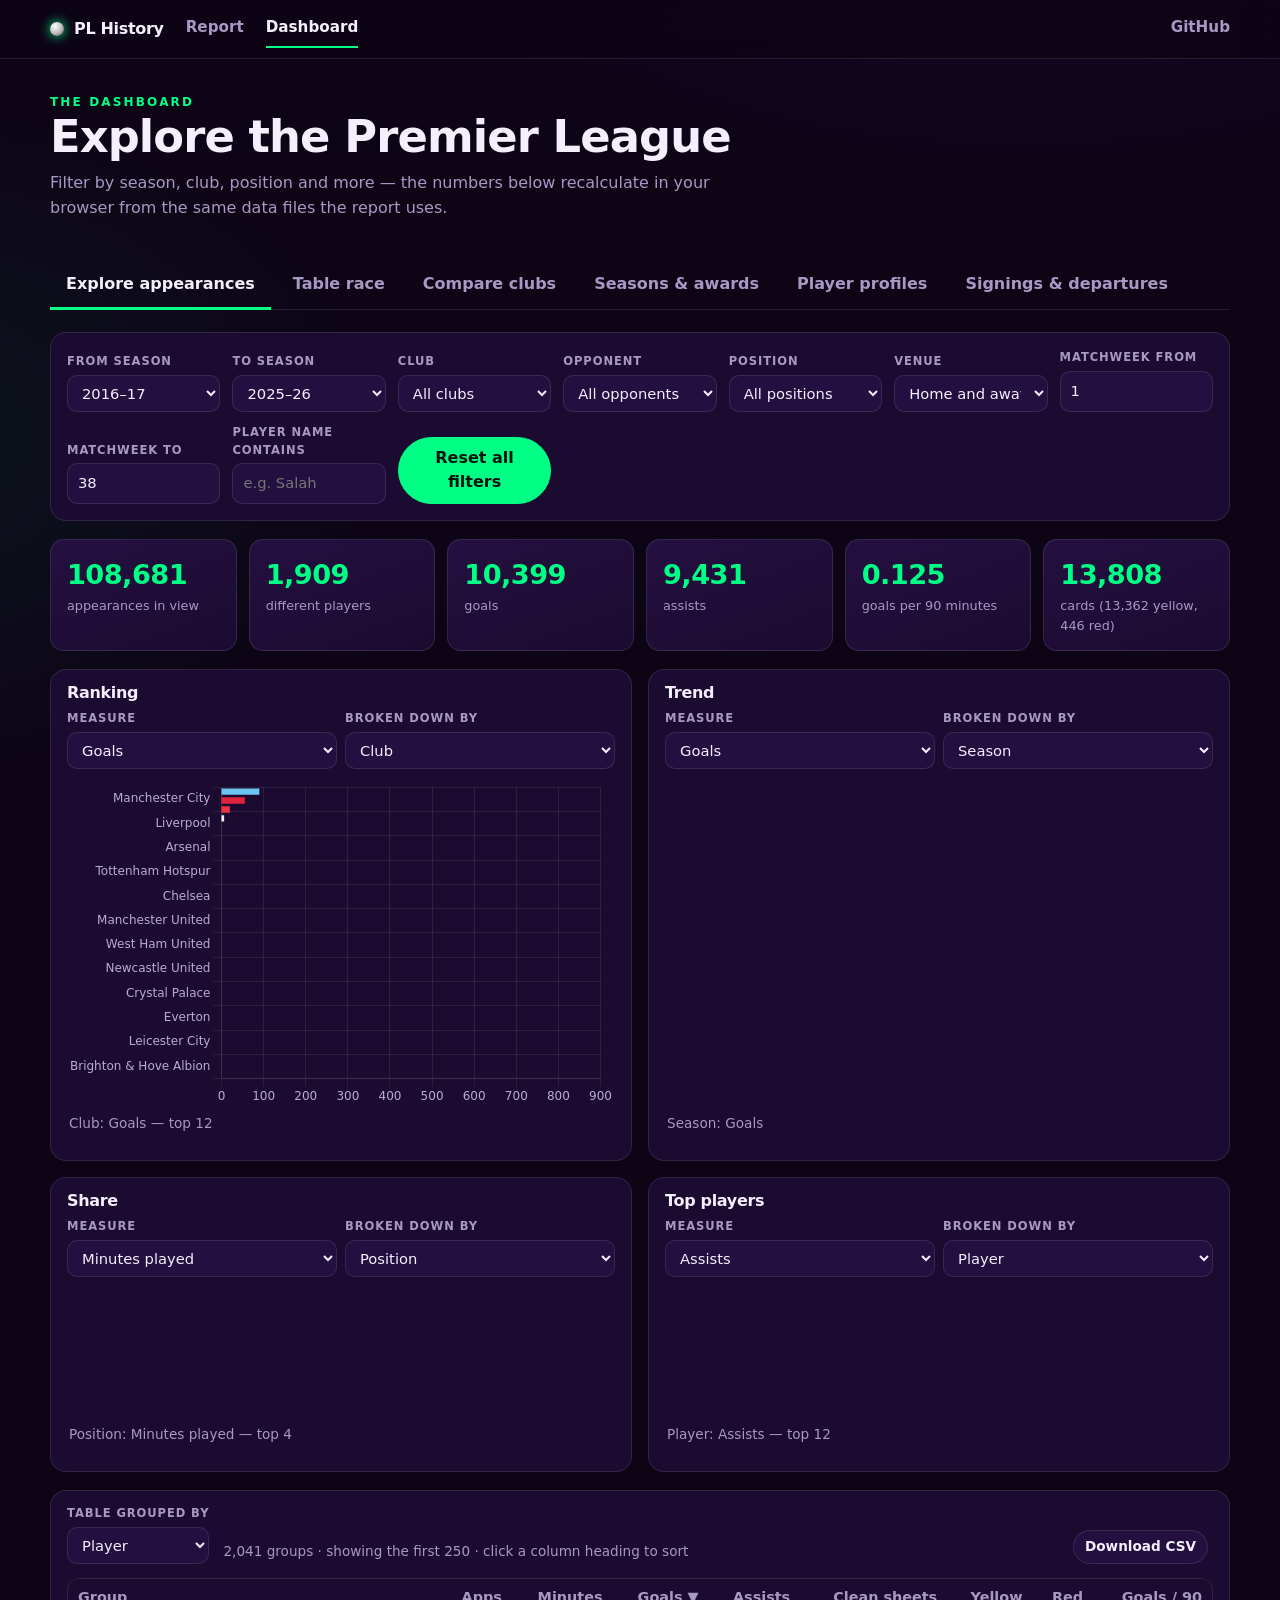
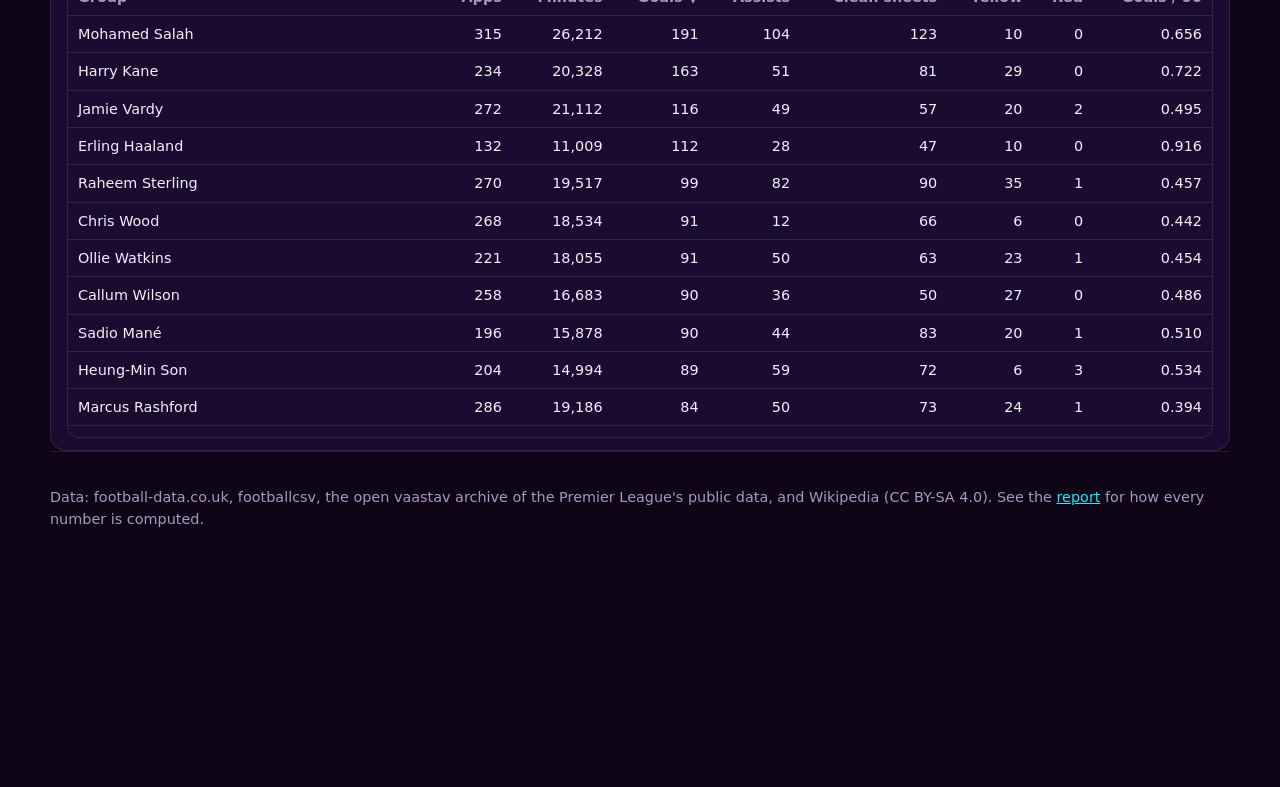
==== dashboard.html @ 7d6aa052 "Add dashboard: filters, charts with measure and breakdown switches, table, table race, club comparis" ====
<!doctype html>
<html lang="en">
<head>
  <meta charset="utf-8">
  <meta name="viewport" content="width=device-width, initial-scale=1">
  <title>Premier League Dashboard: explore 108,681 appearances</title>
  <meta name="description" content="Interactive Premier League dashboard: filter 108,681 player appearances, race the table matchweek by matchweek, compare clubs, browse player profiles, transfers and every season's awards.">
  <link rel="stylesheet" href="assets/css/style.css">
</head>
<body>
  <div id="loading" class="loading"><div><div class="eyebrow">Premier League dashboard</div><h2 id="load-text">Loading the data…</h2><div class="bar"><i id="load-bar"></i></div></div></div>
  <div id="nav"></div>
  <main class="wrap" id="app" hidden>
    <div class="dash-head">
      <div class="eyebrow">The Dashboard</div>
      <h1>Explore the Premier League</h1>
      <p class="muted" style="max-width:70ch">Filter by season, club, position and more — the numbers below recalculate in your browser from the same data files the report uses.</p>
    </div>
    <div class="tabs" role="tablist" id="tabs">
      <button class="tab" role="tab" aria-selected="true" data-tab="explore">Explore appearances</button>
      <button class="tab" role="tab" aria-selected="false" data-tab="race">Table race</button>
      <button class="tab" role="tab" aria-selected="false" data-tab="compare">Compare clubs</button>
      <button class="tab" role="tab" aria-selected="false" data-tab="seasons">Seasons &amp; awards</button>
      <button class="tab" role="tab" aria-selected="false" data-tab="players">Player profiles</button>
      <button class="tab" role="tab" aria-selected="false" data-tab="transfers">Signings &amp; departures</button>
    </div>

    <!-- ===== Explore: filters, summary numbers, four charts, table, reset ===== -->
    <section class="panel" id="panel-explore">
      <div class="filters" id="filters"></div>
      <div class="kpis" id="kpis"></div>
      <div class="grid2" id="charts"></div>
      <div class="card">
        <div class="row"><div><label for="tbl-group">Table grouped by</label><select id="tbl-group"></select></div>
          <div class="grow"><span class="note" id="tbl-note"></span></div><div><button class="btn small" id="tbl-csv" type="button">Download CSV</button></div></div>
        <div class="tablewrap"><table class="plain" id="tbl"></table></div>
      </div>
    </section>

    <section class="panel" id="panel-race" hidden></section>
    <section class="panel" id="panel-compare" hidden></section>
    <section class="panel" id="panel-seasons" hidden></section>
    <section class="panel" id="panel-players" hidden></section>
    <section class="panel" id="panel-transfers" hidden></section>
    <footer><div>Data: football-data.co.uk, footballcsv, the open vaastav archive of the Premier League's public data, and Wikipedia (CC BY-SA 4.0). See the <a href="index.html">report</a> for how every number is computed.</div></footer>
  </main>
  <dialog id="dlg"></dialog>

  <script src="assets/vendor/papaparse.min.js"></script>
  <script src="assets/vendor/chart.umd.min.js"></script>
  <script src="assets/js/calc.js"></script>
  <script src="assets/js/app.js"></script>
  <script src="assets/js/dashboard.js"></script>
</body>
</html>
---- assets/css/style.css ----
/* Premier League History — shared styles for both pages */
:root {
  --bg: #0d0416;
  --bg2: #150726;
  --panel: #1b0b30;
  --panel2: #241040;
  --line: rgba(255, 255, 255, 0.10);
  --text: #f4effc;
  --muted: #a898c4;
  --green: #00ff85;
  --pink: #ff2d78;
  --cyan: #04f5ff;
  --gold: #ffc83d;
  --radius: 16px;
  --font: "Inter", "Segoe UI", system-ui, -apple-system, "Helvetica Neue", Arial, sans-serif;
}
* { box-sizing: border-box; }
html { scroll-behavior: smooth; }
body {
  margin: 0; background: radial-gradient(1200px 700px at 80% -10%, #3a0a5e55, transparent 60%),
    radial-gradient(900px 600px at -10% 20%, #00ff8512, transparent 60%), var(--bg);
  color: var(--text); font-family: var(--font); line-height: 1.55; -webkit-font-smoothing: antialiased;
}
a { color: var(--cyan); }
h1, h2, h3 { line-height: 1.12; letter-spacing: -0.02em; margin: 0 0 .5em; }
h1 { font-size: clamp(2.2rem, 5.4vw, 4.2rem); font-weight: 900; }
h2 { font-size: clamp(1.4rem, 2.8vw, 2rem); font-weight: 800; }
h3 { font-size: 1.1rem; font-weight: 700; }
p { margin: 0 0 1em; color: #d8cdea; }
.wrap { width: min(1180px, 100% - 40px); margin-inline: auto; }
.muted { color: var(--muted); }
.eyebrow { text-transform: uppercase; letter-spacing: .18em; font-size: .75rem; color: var(--green); font-weight: 700; }

/* navigation shared by both pages */
.nav { position: sticky; top: 0; z-index: 50; backdrop-filter: blur(14px); background: #0d0416cc; border-bottom: 1px solid var(--line); }
.nav .wrap { display: flex; align-items: center; gap: 22px; height: 58px; }
.brand { font-weight: 900; letter-spacing: -0.02em; color: var(--text); text-decoration: none; display: flex; align-items: center; gap: 10px; }
.brand .dot { width: 14px; height: 14px; border-radius: 50%; background: radial-gradient(circle at 35% 30%, #fff, #bbb 55%, #444); box-shadow: 0 0 12px var(--green); }
.nav a.link { color: var(--muted); text-decoration: none; font-weight: 600; font-size: .95rem; padding: 6px 0; border-bottom: 2px solid transparent; }
.nav a.link:hover { color: var(--text); }
.nav a.link.active { color: var(--text); border-bottom-color: var(--green); }
.nav .spacer { flex: 1; }
.btn { appearance: none; border: 1px solid var(--line); background: var(--panel2); color: var(--text); font: inherit; font-weight: 600; padding: 8px 14px; border-radius: 999px; cursor: pointer; }
.btn:hover { border-color: var(--green); }
.btn.primary { background: var(--green); color: #07140d; border-color: var(--green); }
.btn.small { padding: 5px 11px; font-size: .85rem; }

/* hero + headline numbers (report) */
.hero { padding: 64px 0 28px; }
.hero p.lead { font-size: 1.15rem; max-width: 62ch; color: #e6dcf5; }
.byline { color: var(--muted); font-size: .95rem; margin-bottom: 18px; }
.stats { display: grid; grid-template-columns: repeat(auto-fit, minmax(190px, 1fr)); gap: 14px; margin: 26px 0 8px; }
.stat { background: linear-gradient(160deg, var(--panel2), var(--panel)); border: 1px solid var(--line); border-radius: var(--radius); padding: 18px 18px 16px; }
.stat .n { font-size: clamp(1.8rem, 3.2vw, 2.5rem); font-weight: 900; letter-spacing: -0.03em; color: var(--green); font-variant-numeric: tabular-nums; }
.stat .l { color: var(--muted); font-size: .88rem; }

/* report sections */
.section { padding: 46px 0; border-top: 1px solid var(--line); display: grid; grid-template-columns: 5fr 7fr; gap: 34px; align-items: start; }
.section .num { color: var(--green); font-weight: 800; font-size: .85rem; letter-spacing: .12em; margin-bottom: 8px; }
.chartbox { background: var(--panel); border: 1px solid var(--line); border-radius: var(--radius); padding: 16px 16px 12px; }
.chartbox .cap { color: var(--muted); font-size: .82rem; margin: 8px 4px 0; }
.chartbox canvas { max-height: 380px; }
.section.full { grid-template-columns: 1fr; }
.dataset h2 { margin-top: 0; }
.dataset ul { color: #d8cdea; padding-left: 1.1em; }
.dataset li { margin-bottom: .55em; }
.dataset code { background: var(--panel2); padding: 1px 6px; border-radius: 6px; font-size: .9em; color: var(--green); }
table.plain { border-collapse: collapse; width: 100%; font-size: .9rem; }
table.plain th, table.plain td { text-align: left; padding: 7px 10px; border-bottom: 1px solid var(--line); }
table.plain th { color: var(--muted); font-weight: 600; position: sticky; top: 0; background: var(--panel); }
table.plain td.num, table.plain th.num { text-align: right; font-variant-numeric: tabular-nums; }
footer { border-top: 1px solid var(--line); padding: 34px 0 60px; color: var(--muted); font-size: .9rem; }

/* loading + errors */
.loading { position: fixed; inset: 0; display: grid; place-items: center; background: var(--bg); z-index: 200; text-align: center; }
.loading .bar { width: 260px; height: 6px; background: var(--panel2); border-radius: 99px; overflow: hidden; margin: 14px auto 0; }
.loading .bar i { display: block; height: 100%; width: 0; background: var(--green); transition: width .25s; }
.error { background: #3a0a1a; border: 1px solid var(--pink); color: #ffd3e2; padding: 14px 18px; border-radius: 12px; }

@media (max-width: 860px) {
  .section { grid-template-columns: 1fr; gap: 18px; }
  .nav .wrap { gap: 14px; }
}

/* ---------- intro overlay: spinning ball -> exploding -> rotating UK map ---------- */
body.no-scroll { overflow: hidden; }
#intro { position: fixed; inset: 0; z-index: 100; background: var(--bg); opacity: 1; transition: opacity .6s ease, visibility 0s; }
#intro.hidden { opacity: 0; pointer-events: none; visibility: hidden; transition: opacity .6s ease, visibility 0s .6s; }
#intro canvas { position: absolute; inset: 0; width: 100%; height: 100%; display: block; cursor: grab; touch-action: none; }
.intro-ui { position: absolute; inset: 0; pointer-events: none; display: flex; flex-direction: column; align-items: center; justify-content: space-between; padding: 7vh 20px 6vh; text-align: center; }
.intro-ui h2 { margin: 0; font-size: clamp(1.1rem, 3vw, 1.7rem); letter-spacing: .32em; text-transform: uppercase; color: var(--green); font-weight: 800; }
.intro-ui h1 { margin: .15em 0 0; font-size: clamp(1.8rem, 6vw, 4rem); }
.intro-bottom { display: flex; flex-direction: column; align-items: center; gap: 12px; pointer-events: none; }
.intro-bottom .btn, .intro-bottom button { pointer-events: auto; }
#intro-status { color: #d8cdea; min-height: 1.6em; }
#intro-bar-wrap { width: min(320px, 70vw); height: 6px; background: #ffffff1a; border-radius: 99px; overflow: hidden; }
#intro-bar { height: 100%; width: 0; background: linear-gradient(90deg, var(--green), var(--cyan)); transition: width .25s; }
#intro-hint { color: var(--muted); font-size: .92rem; min-height: 1.4em; }
#intro.map #intro-bar-wrap { display: none; }
#intro.exploding .intro-ui h1, #intro.exploding .intro-ui h2 { opacity: .0; transition: opacity .6s; }
#intro-skip { position: absolute; right: 18px; top: 16px; z-index: 105; }
.plabel { position: absolute; left: 0; top: 0; font-weight: 800; font-size: 11px; letter-spacing: .1em; text-shadow: 0 0 6px #000, 0 0 2px #000; pointer-events: none; opacity: 0; transition: opacity .4s; will-change: transform; }
#intro-tip { position: fixed; z-index: 130; background: #0d0416ee; border: 1px solid var(--green); border-radius: 10px; padding: 8px 12px; font-size: .88rem; pointer-events: none; }
#club-card { position: absolute; right: 18px; top: 64px; bottom: 18px; width: min(390px, 92vw); overflow: auto; z-index: 110; background: #1b0b30f2; border: 1px solid var(--line); border-radius: 18px; padding: 20px 20px 24px; box-shadow: 0 20px 60px #000a; }
#club-card[hidden], #intro-tip[hidden] { display: none; }
#club-card h3 { font-size: 1.6rem; margin: .1em 0 .2em; }
#club-card h4 { margin: 1.1em 0 .4em; font-size: .85rem; letter-spacing: .12em; text-transform: uppercase; color: var(--muted); }
#club-card ol { margin: 0; padding-left: 1.2em; font-size: .9rem; color: #d8cdea; }
#club-card li { margin-bottom: .35em; }
#club-card li.cur b { color: var(--green); }
#club-card .x { position: absolute; right: 12px; top: 8px; background: none; border: 0; color: var(--text); font-size: 1.6rem; cursor: pointer; }

/* ---------- dashboard ---------- */
.dash-head { padding: 34px 0 10px; }
.dash-head h1 { font-size: clamp(1.8rem, 4vw, 2.8rem); margin-bottom: .2em; }
.tabs { display: flex; gap: 6px; flex-wrap: wrap; margin: 16px 0 22px; border-bottom: 1px solid var(--line); }
.tab { appearance: none; background: none; border: 0; color: var(--muted); font: inherit; font-weight: 700; padding: 10px 16px; cursor: pointer; border-bottom: 3px solid transparent; margin-bottom: -1px; }
.tab:hover { color: var(--text); }
.tab[aria-selected="true"] { color: var(--text); border-bottom-color: var(--green); }
.panel[hidden] { display: none; }
.filters { background: var(--panel); border: 1px solid var(--line); border-radius: var(--radius); padding: 16px; display: grid; grid-template-columns: repeat(auto-fill, minmax(150px, 1fr)); gap: 12px; align-items: end; margin-bottom: 18px; }
.filters label, .ctl label, .card .ctls label, .row label { display: block; font-size: .72rem; text-transform: uppercase; letter-spacing: .08em; color: var(--muted); margin-bottom: 4px; font-weight: 700; }
select, input[type="text"], input[type="number"], input[type="search"] { width: 100%; background: var(--panel2); color: var(--text); border: 1px solid var(--line); border-radius: 10px; padding: 8px 10px; font: inherit; font-size: .92rem; }
select:focus, input:focus { outline: 2px solid var(--green); outline-offset: 1px; }
.kpis { display: grid; grid-template-columns: repeat(auto-fit, minmax(150px, 1fr)); gap: 12px; margin-bottom: 18px; }
.kpi { background: linear-gradient(160deg, var(--panel2), var(--panel)); border: 1px solid var(--line); border-radius: 14px; padding: 14px 16px; }
.kpi .n { font-size: 1.7rem; font-weight: 900; color: var(--green); font-variant-numeric: tabular-nums; letter-spacing: -.02em; }
.kpi .l { color: var(--muted); font-size: .8rem; }
.grid2 { display: grid; grid-template-columns: 1fr 1fr; gap: 16px; margin-bottom: 18px; }
.card { background: var(--panel); border: 1px solid var(--line); border-radius: var(--radius); padding: 14px 16px 12px; min-width: 0; }
.card h3 { margin: 0 0 8px; font-size: 1rem; }
.card .ctls { display: flex; gap: 8px; margin-bottom: 8px; flex-wrap: wrap; }
.card .ctls > div { flex: 1; min-width: 120px; }
.card canvas { max-height: 330px; }
.tablewrap { max-height: 460px; overflow: auto; border: 1px solid var(--line); border-radius: 12px; }
.tablewrap table.plain th { cursor: pointer; user-select: none; }
.note { color: var(--muted); font-size: .85rem; margin: 6px 2px 14px; }
.row { display: flex; gap: 12px; flex-wrap: wrap; align-items: end; margin-bottom: 14px; }
.row > div { min-width: 140px; }
.row .grow { flex: 1; }
.chips { display: flex; flex-wrap: wrap; gap: 6px; }
.chip { background: var(--panel2); border: 1px solid var(--line); border-radius: 99px; padding: 3px 11px; font-size: .85rem; }
.chip.up { border-color: #00ff8588; } .chip.down { border-color: #ff2d7888; }
.cardgrid { display: grid; grid-template-columns: repeat(auto-fill, minmax(230px, 1fr)); gap: 14px; }
.pcard { background: var(--panel); border: 1px solid var(--line); border-radius: 16px; padding: 14px; display: flex; gap: 12px; cursor: pointer; text-align: left; color: var(--text); font: inherit; }
.pcard:hover { border-color: var(--green); }
.pcard img, .avatar { width: 62px; height: 78px; object-fit: cover; object-position: top; border-radius: 10px; background: #2d1650; flex: none; }
.avatar { display: grid; place-items: center; font-weight: 900; font-size: 1.2rem; color: var(--green); }
.pcard b { display: block; line-height: 1.2; }
.pcard small { color: var(--muted); display: block; }
dialog { background: var(--panel); color: var(--text); border: 1px solid var(--line); border-radius: 18px; padding: 22px; width: min(720px, 94vw); }
dialog::backdrop { background: #000a; }
.clubhead { border-left: 5px solid var(--green); padding: 6px 12px; background: var(--panel2); border-radius: 10px; margin-bottom: 10px; }
.clubhead h3 { margin: 0; }
.cmpgrid { display: grid; grid-template-columns: repeat(auto-fit, minmax(230px, 1fr)); gap: 12px; margin-bottom: 14px; }
.h2h { display: flex; gap: 12px; align-items: center; justify-content: center; text-align: center; margin: 8px 0 14px; flex-wrap: wrap; }
.h2h .big { font-size: 2rem; font-weight: 900; }
.pos-1 { color: var(--gold); font-weight: 800; }
@media (max-width: 860px) { .grid2 { grid-template-columns: 1fr; } }
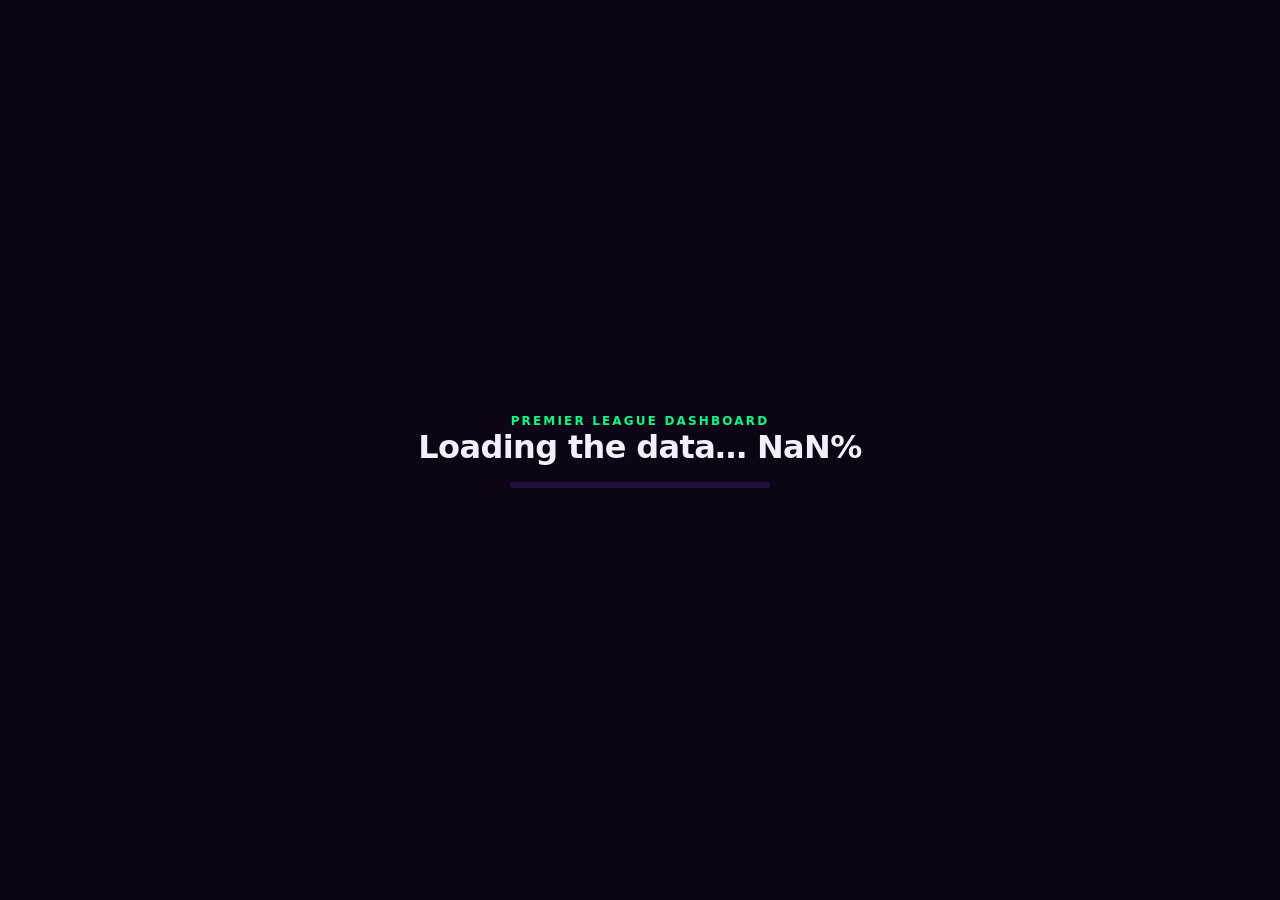
==== commit 9c1872b7: "Dashboard: Records and trophies tab; trophies in Compare, domestic winners in Seasons" ====
--- a/dashboard.html
+++ b/dashboard.html
@@ -21,6 +21,7 @@
       <button class="tab" role="tab" aria-selected="false" data-tab="race">Table race</button>
       <button class="tab" role="tab" aria-selected="false" data-tab="compare">Compare clubs</button>
       <button class="tab" role="tab" aria-selected="false" data-tab="seasons">Seasons &amp; awards</button>
+      <button class="tab" role="tab" aria-selected="false" data-tab="records">Records &amp; trophies</button>
       <button class="tab" role="tab" aria-selected="false" data-tab="players">Player profiles</button>
       <button class="tab" role="tab" aria-selected="false" data-tab="transfers">Signings &amp; departures</button>
     </div>
@@ -40,6 +41,7 @@
     <section class="panel" id="panel-race" hidden></section>
     <section class="panel" id="panel-compare" hidden></section>
     <section class="panel" id="panel-seasons" hidden></section>
+    <section class="panel" id="panel-records" hidden></section>
     <section class="panel" id="panel-players" hidden></section>
     <section class="panel" id="panel-transfers" hidden></section>
     <footer><div>Data: football-data.co.uk, footballcsv, the open vaastav archive of the Premier League's public data, and Wikipedia (CC BY-SA 4.0). See the <a href="index.html">report</a> for how every number is computed.</div></footer>
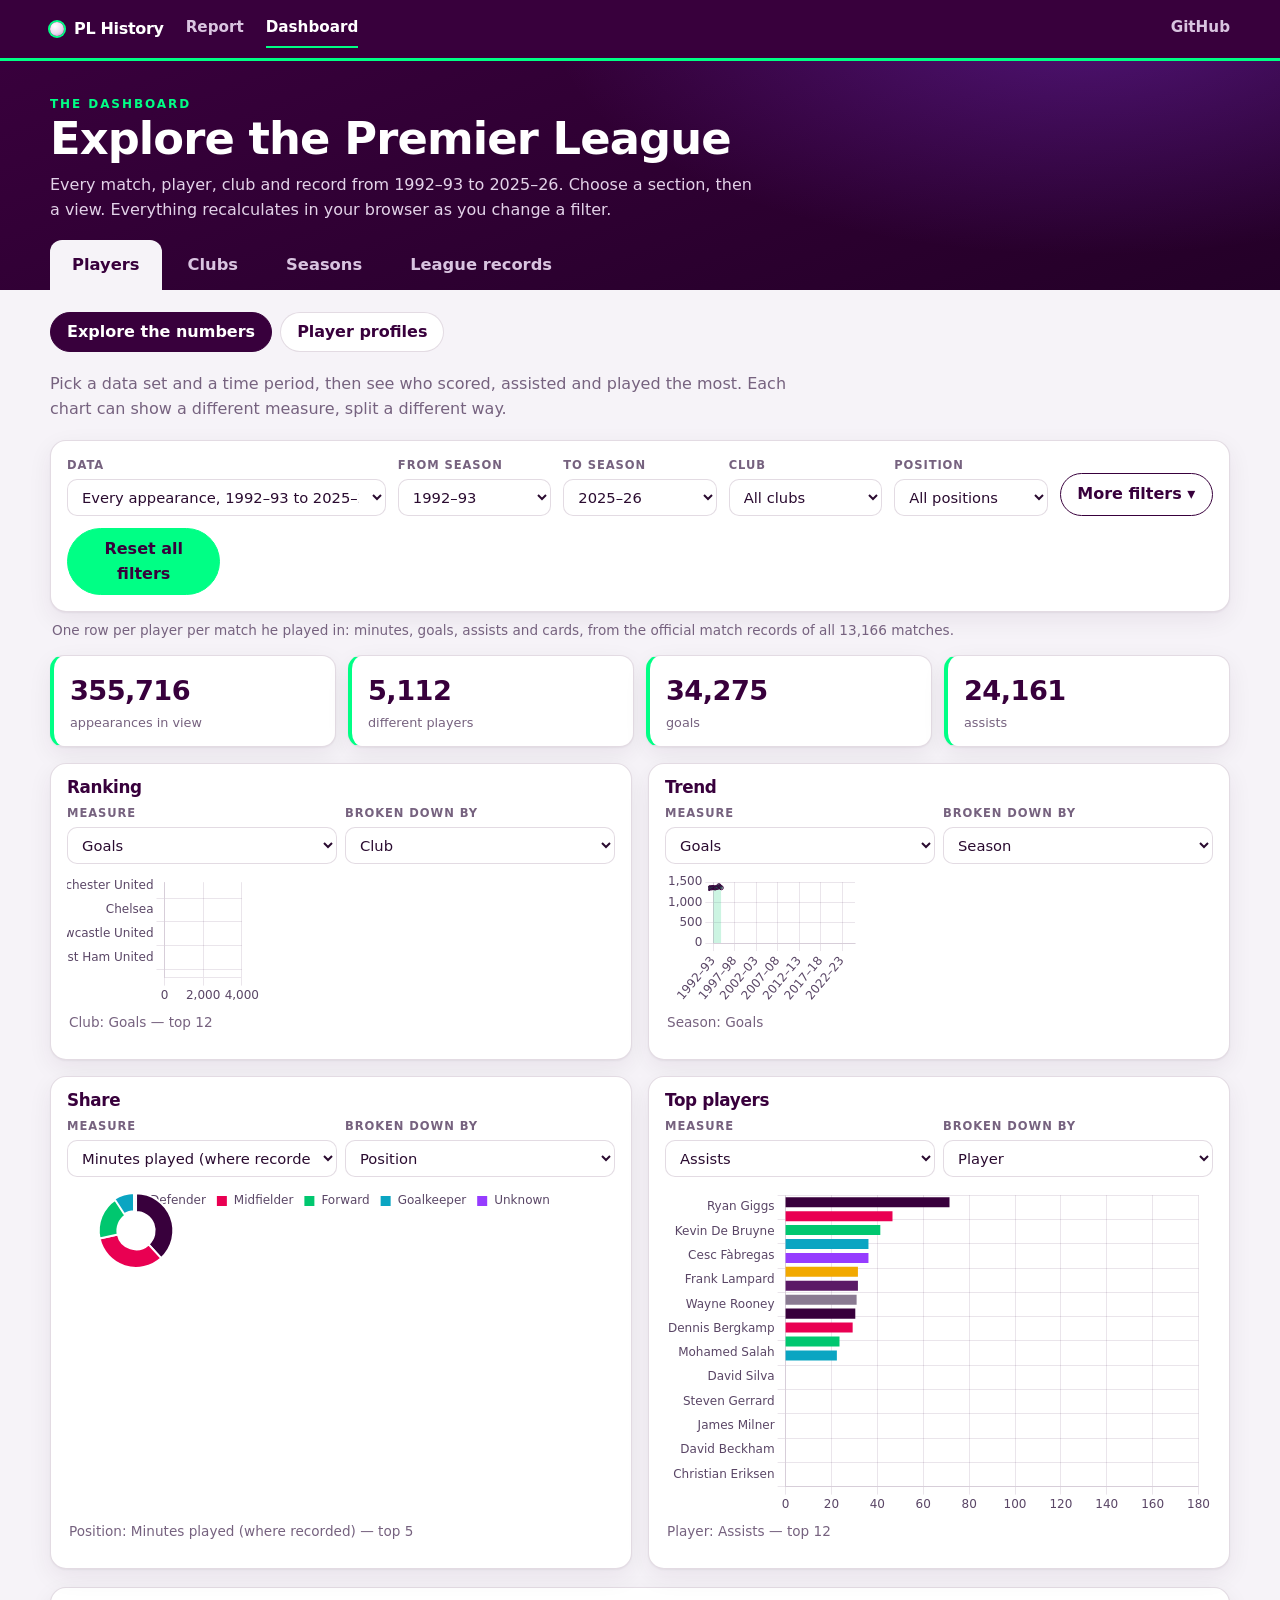
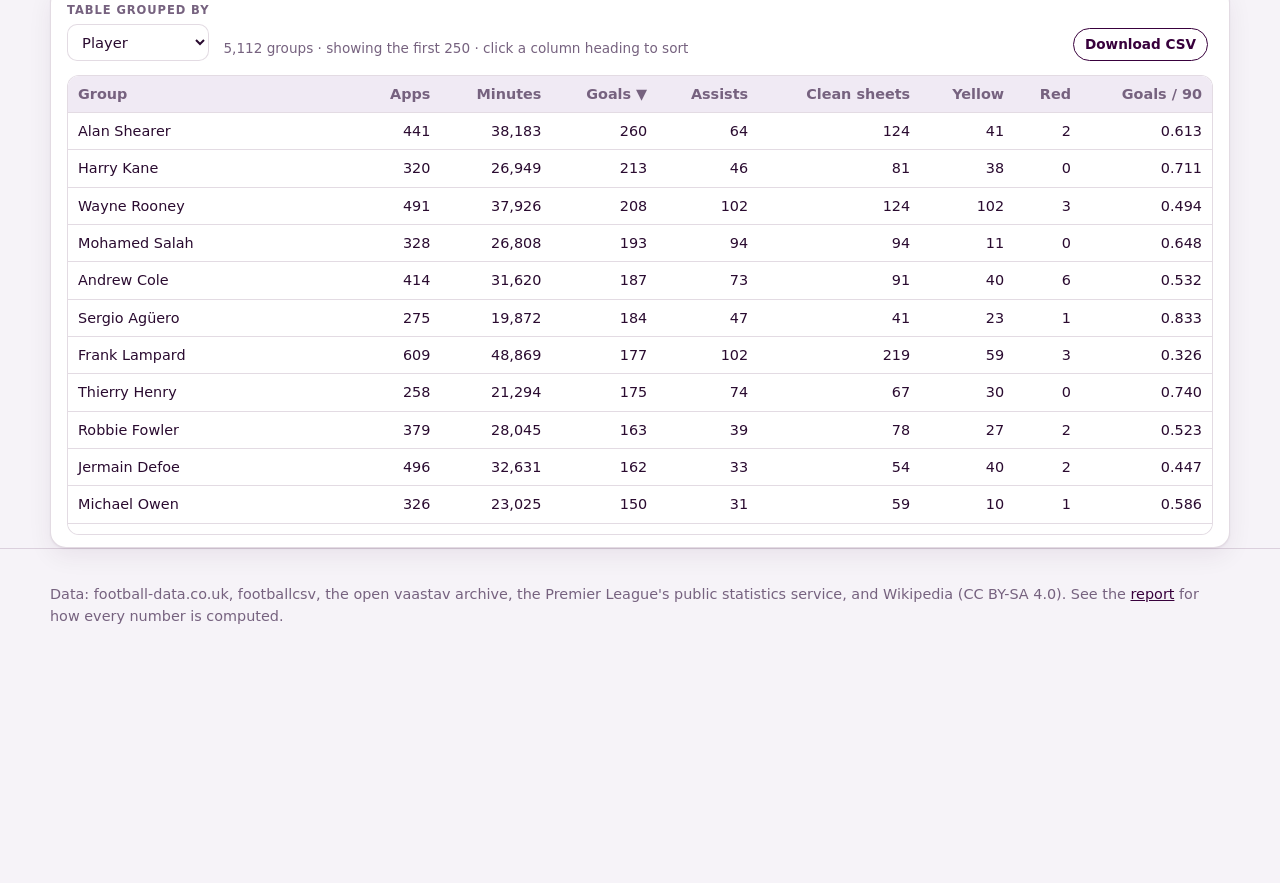
==== commit 3123caea: "Restyle in the Premier League's purple and white; reorganise the dashboard into four sections with s" ====
--- a/dashboard.html
+++ b/dashboard.html
@@ -3,48 +3,47 @@
 <head>
   <meta charset="utf-8">
   <meta name="viewport" content="width=device-width, initial-scale=1">
-  <title>Premier League Dashboard: explore 108,681 appearances</title>
-  <meta name="description" content="Interactive Premier League dashboard: filter 108,681 player appearances, race the table matchweek by matchweek, compare clubs, browse player profiles, transfers and every season's awards.">
+  <title>Premier League Dashboard: explore 34 seasons</title>
+  <meta name="description" content="Interactive Premier League dashboard: filter every player's season, race the table matchweek by matchweek, compare clubs, browse records, trophies, player profiles and transfers.">
   <link rel="stylesheet" href="assets/css/style.css">
 </head>
 <body>
   <div id="loading" class="loading"><div><div class="eyebrow">Premier League dashboard</div><h2 id="load-text">Loading the data…</h2><div class="bar"><i id="load-bar"></i></div></div></div>
   <div id="nav"></div>
-  <main class="wrap" id="app" hidden>
-    <div class="dash-head">
-      <div class="eyebrow">The Dashboard</div>
-      <h1>Explore the Premier League</h1>
-      <p class="muted" style="max-width:70ch">Filter by season, club, position and more — the numbers below recalculate in your browser from the same data files the report uses.</p>
+  <main id="app" hidden>
+    <div class="band">
+      <div class="wrap dash-head">
+        <div class="eyebrow">The Dashboard</div>
+        <h1>Explore the Premier League</h1>
+        <p class="lead">Every match, player, club and record from 1992–93 to 2025–26. Choose a section, then a view. Everything recalculates in your browser as you change a filter.</p>
+        <div class="sectiontabs" id="sectiontabs" role="tablist" aria-label="Sections"></div>
+      </div>
     </div>
-    <div class="tabs" role="tablist" id="tabs">
-      <button class="tab" role="tab" aria-selected="true" data-tab="explore">Explore appearances</button>
-      <button class="tab" role="tab" aria-selected="false" data-tab="race">Table race</button>
-      <button class="tab" role="tab" aria-selected="false" data-tab="compare">Compare clubs</button>
-      <button class="tab" role="tab" aria-selected="false" data-tab="seasons">Seasons &amp; awards</button>
-      <button class="tab" role="tab" aria-selected="false" data-tab="records">Records &amp; trophies</button>
-      <button class="tab" role="tab" aria-selected="false" data-tab="players">Player profiles</button>
-      <button class="tab" role="tab" aria-selected="false" data-tab="transfers">Signings &amp; departures</button>
+    <div class="wrap">
+      <div class="subnav" id="subnav" role="tablist" aria-label="Views"></div>
+
+      <!-- Players: explore the numbers (filters, summary numbers, four charts with switches, table, reset) -->
+      <section class="panel" id="panel-explore">
+        <p class="intro">Pick a data set and a time period, then see who scored, assisted and played the most. Each chart can show a different measure, split a different way.</p>
+        <div class="filters" id="filters"></div>
+        <div class="kpis" id="kpis"></div>
+        <div class="grid2" id="charts"></div>
+        <div class="card">
+          <div class="row"><div><label for="tbl-group">Table grouped by</label><select id="tbl-group"></select></div>
+            <div class="grow"><span class="note" id="tbl-note"></span></div><div><button class="btn small" id="tbl-csv" type="button">Download CSV</button></div></div>
+          <div class="tablewrap"><table class="plain" id="tbl"></table></div>
+        </div>
+      </section>
+
+      <section class="panel" id="panel-players" hidden></section>
+      <section class="panel" id="panel-compare" hidden></section>
+      <section class="panel" id="panel-clubrecords" hidden></section>
+      <section class="panel" id="panel-transfers" hidden></section>
+      <section class="panel" id="panel-race" hidden></section>
+      <section class="panel" id="panel-seasons" hidden></section>
+      <section class="panel" id="panel-records" hidden></section>
     </div>
-
-    <!-- ===== Explore: filters, summary numbers, four charts, table, reset ===== -->
-    <section class="panel" id="panel-explore">
-      <div class="filters" id="filters"></div>
-      <div class="kpis" id="kpis"></div>
-      <div class="grid2" id="charts"></div>
-      <div class="card">
-        <div class="row"><div><label for="tbl-group">Table grouped by</label><select id="tbl-group"></select></div>
-          <div class="grow"><span class="note" id="tbl-note"></span></div><div><button class="btn small" id="tbl-csv" type="button">Download CSV</button></div></div>
-        <div class="tablewrap"><table class="plain" id="tbl"></table></div>
-      </div>
-    </section>
-
-    <section class="panel" id="panel-race" hidden></section>
-    <section class="panel" id="panel-compare" hidden></section>
-    <section class="panel" id="panel-seasons" hidden></section>
-    <section class="panel" id="panel-records" hidden></section>
-    <section class="panel" id="panel-players" hidden></section>
-    <section class="panel" id="panel-transfers" hidden></section>
-    <footer><div>Data: football-data.co.uk, footballcsv, the open vaastav archive of the Premier League's public data, and Wikipedia (CC BY-SA 4.0). See the <a href="index.html">report</a> for how every number is computed.</div></footer>
+    <footer><div class="wrap">Data: football-data.co.uk, footballcsv, the open vaastav archive, the Premier League's public statistics service, and Wikipedia (CC BY-SA 4.0). See the <a href="index.html">report</a> for how every number is computed.</div></footer>
   </main>
   <dialog id="dlg"></dialog>
 
--- a/assets/css/style.css
+++ b/assets/css/style.css
@@ -1,81 +1,104 @@
-/* Premier League History — shared styles for both pages */
+/* Premier League History — shared styles for both pages.
+   Palette: the Premier League's purple and white, with its green, pink and cyan as accents. */
 :root {
-  --bg: #0d0416;
-  --bg2: #150726;
-  --panel: #1b0b30;
-  --panel2: #241040;
-  --line: rgba(255, 255, 255, 0.10);
-  --text: #f4effc;
-  --muted: #a898c4;
+  --purple: #38003c;
+  --purple-d: #240028;
+  --purple-m: #5b1a66;
+  --violet: #963cff;
+  --pink: #e90052;
   --green: #00ff85;
-  --pink: #ff2d78;
   --cyan: #04f5ff;
-  --gold: #ffc83d;
+  --gold: #f2a900;
+
+  --bg: #f6f3f8;
+  --panel: #ffffff;
+  --panel2: #f0eaf4;
+  --text: #2a0b30;
+  --muted: #76627f;
+  --line: rgba(56, 0, 60, 0.14);
+  --accent: #38003c;          /* accent for text on light surfaces */
+  --on-purple: #ffffff;
   --radius: 16px;
+  --shadow: 0 1px 2px rgba(56, 0, 60, 0.06), 0 8px 24px rgba(56, 0, 60, 0.07);
   --font: "Inter", "Segoe UI", system-ui, -apple-system, "Helvetica Neue", Arial, sans-serif;
 }
+/* dark surfaces (the intro, club cards, hero bands) re-use the same components with these values */
+.dark, #intro, #club-card, #cluster-menu, #intro-tip {
+  --bg: #240028; --panel: #38003c; --panel2: #4a0d50; --text: #ffffff; --muted: #d3bddb;
+  --line: rgba(255, 255, 255, 0.18); --accent: #00ff85; --shadow: none;
+}
+
 * { box-sizing: border-box; }
 html { scroll-behavior: smooth; }
-body {
-  margin: 0; background: radial-gradient(1200px 700px at 80% -10%, #3a0a5e55, transparent 60%),
-    radial-gradient(900px 600px at -10% 20%, #00ff8512, transparent 60%), var(--bg);
-  color: var(--text); font-family: var(--font); line-height: 1.55; -webkit-font-smoothing: antialiased;
-}
-a { color: var(--cyan); }
-h1, h2, h3 { line-height: 1.12; letter-spacing: -0.02em; margin: 0 0 .5em; }
+body { margin: 0; background: var(--bg); color: var(--text); font-family: var(--font); line-height: 1.55; -webkit-font-smoothing: antialiased; }
+a { color: var(--purple); }
+h1, h2, h3 { line-height: 1.12; letter-spacing: -0.02em; margin: 0 0 .5em; color: var(--purple); }
 h1 { font-size: clamp(2.2rem, 5.4vw, 4.2rem); font-weight: 900; }
 h2 { font-size: clamp(1.4rem, 2.8vw, 2rem); font-weight: 800; }
-h3 { font-size: 1.1rem; font-weight: 700; }
-p { margin: 0 0 1em; color: #d8cdea; }
+h3 { font-size: 1.05rem; font-weight: 700; }
+p { margin: 0 0 1em; color: #46304c; }
 .wrap { width: min(1180px, 100% - 40px); margin-inline: auto; }
 .muted { color: var(--muted); }
-.eyebrow { text-transform: uppercase; letter-spacing: .18em; font-size: .75rem; color: var(--green); font-weight: 700; }
+.eyebrow { text-transform: uppercase; letter-spacing: .16em; font-size: .75rem; color: var(--pink); font-weight: 800; }
+
+/* purple bands: the hero and the dashboard header */
+.band { background: radial-gradient(900px 400px at 85% -20%, #963cff55, transparent 60%), linear-gradient(160deg, var(--purple), var(--purple-d)); color: #fff; }
+.band h1, .band h2, .band h3 { color: #fff; }
+.band p, .band .byline, .band .muted { color: #e3d2e9; }
+.band .eyebrow { color: var(--green); }
 
 /* navigation shared by both pages */
-.nav { position: sticky; top: 0; z-index: 50; backdrop-filter: blur(14px); background: #0d0416cc; border-bottom: 1px solid var(--line); }
+.nav { position: sticky; top: 0; z-index: 50; background: var(--purple); border-bottom: 3px solid var(--green); }
 .nav .wrap { display: flex; align-items: center; gap: 22px; height: 58px; }
-.brand { font-weight: 900; letter-spacing: -0.02em; color: var(--text); text-decoration: none; display: flex; align-items: center; gap: 10px; }
-.brand .dot { width: 14px; height: 14px; border-radius: 50%; background: radial-gradient(circle at 35% 30%, #fff, #bbb 55%, #444); box-shadow: 0 0 12px var(--green); }
-.nav a.link { color: var(--muted); text-decoration: none; font-weight: 600; font-size: .95rem; padding: 6px 0; border-bottom: 2px solid transparent; }
-.nav a.link:hover { color: var(--text); }
-.nav a.link.active { color: var(--text); border-bottom-color: var(--green); }
+.brand { font-weight: 900; letter-spacing: -0.02em; color: #fff; text-decoration: none; display: flex; align-items: center; gap: 10px; }
+.brand .dot { width: 14px; height: 14px; border-radius: 50%; background: radial-gradient(circle at 35% 30%, #fff, #e9d9ef 55%, #b58fc0); box-shadow: 0 0 0 2px var(--green); }
+.nav a.link { color: #d9c4e0; text-decoration: none; font-weight: 700; font-size: .95rem; padding: 6px 0; border-bottom: 2px solid transparent; }
+.nav a.link:hover { color: #fff; }
+.nav a.link.active { color: #fff; border-bottom-color: var(--green); }
 .nav .spacer { flex: 1; }
-.btn { appearance: none; border: 1px solid var(--line); background: var(--panel2); color: var(--text); font: inherit; font-weight: 600; padding: 8px 14px; border-radius: 999px; cursor: pointer; }
-.btn:hover { border-color: var(--green); }
-.btn.primary { background: var(--green); color: #07140d; border-color: var(--green); }
+.btn { appearance: none; border: 1.5px solid var(--purple); background: #fff; color: var(--purple); font: inherit; font-weight: 700; padding: 8px 14px; border-radius: 999px; cursor: pointer; }
+.btn:hover { background: var(--purple); color: #fff; }
+.btn.primary { background: var(--green); color: var(--purple); border-color: var(--green); }
+.btn.primary:hover { background: #fff; border-color: #fff; color: var(--purple); }
 .btn.small { padding: 5px 11px; font-size: .85rem; }
+.nav .btn, .dark .btn, #intro .btn, .band .btn { background: transparent; color: #fff; border-color: rgba(255, 255, 255, .55); }
+.nav .btn:hover, .dark .btn:hover, #intro .btn:hover, .band .btn:hover { background: #fff; color: var(--purple); border-color: #fff; }
+#intro .btn.primary, .band .btn.primary { background: var(--green); color: var(--purple); border-color: var(--green); }
 
 /* hero + headline numbers (report) */
-.hero { padding: 64px 0 28px; }
-.hero p.lead { font-size: 1.15rem; max-width: 62ch; color: #e6dcf5; }
-.byline { color: var(--muted); font-size: .95rem; margin-bottom: 18px; }
-.stats { display: grid; grid-template-columns: repeat(auto-fit, minmax(190px, 1fr)); gap: 14px; margin: 26px 0 8px; }
-.stat { background: linear-gradient(160deg, var(--panel2), var(--panel)); border: 1px solid var(--line); border-radius: var(--radius); padding: 18px 18px 16px; }
-.stat .n { font-size: clamp(1.8rem, 3.2vw, 2.5rem); font-weight: 900; letter-spacing: -0.03em; color: var(--green); font-variant-numeric: tabular-nums; }
+.hero { padding: 56px 0 34px; }
+.hero p.lead { font-size: 1.15rem; max-width: 62ch; color: #f1e6f5; }
+.byline { font-size: .95rem; margin-bottom: 18px; }
+.stats { display: grid; grid-template-columns: repeat(auto-fit, minmax(165px, 1fr)); gap: 14px; margin: 26px 0 8px; }
+.stat { background: #fff; border-radius: var(--radius); padding: 18px 18px 16px; box-shadow: var(--shadow); border-bottom: 4px solid var(--green); }
+.stat .n { font-size: clamp(1.8rem, 3.2vw, 2.5rem); font-weight: 900; letter-spacing: -0.03em; color: var(--purple); font-variant-numeric: tabular-nums; }
 .stat .l { color: var(--muted); font-size: .88rem; }
 
 /* report sections */
 .section { padding: 46px 0; border-top: 1px solid var(--line); display: grid; grid-template-columns: 5fr 7fr; gap: 34px; align-items: start; }
-.section .num { color: var(--green); font-weight: 800; font-size: .85rem; letter-spacing: .12em; margin-bottom: 8px; }
-.chartbox { background: var(--panel); border: 1px solid var(--line); border-radius: var(--radius); padding: 16px 16px 12px; }
+.section:first-child { border-top: 0; }
+.section .num { color: var(--pink); font-weight: 800; font-size: .8rem; letter-spacing: .12em; margin-bottom: 8px; }
+.chartbox { background: var(--panel); border: 1px solid var(--line); border-radius: var(--radius); padding: 16px 16px 12px; box-shadow: var(--shadow); }
 .chartbox .cap { color: var(--muted); font-size: .82rem; margin: 8px 4px 0; }
 .chartbox canvas { max-height: 380px; }
 .section.full { grid-template-columns: 1fr; }
 .dataset h2 { margin-top: 0; }
-.dataset ul { color: #d8cdea; padding-left: 1.1em; }
+.dataset ul { color: #46304c; padding-left: 1.1em; }
 .dataset li { margin-bottom: .55em; }
-.dataset code { background: var(--panel2); padding: 1px 6px; border-radius: 6px; font-size: .9em; color: var(--green); }
+.dataset code { background: var(--panel2); padding: 1px 6px; border-radius: 6px; font-size: .9em; color: var(--purple); }
 table.plain { border-collapse: collapse; width: 100%; font-size: .9rem; }
 table.plain th, table.plain td { text-align: left; padding: 7px 10px; border-bottom: 1px solid var(--line); }
-table.plain th { color: var(--muted); font-weight: 600; position: sticky; top: 0; background: var(--panel); }
+table.plain th { color: var(--muted); font-weight: 700; position: sticky; top: 0; background: var(--panel2); z-index: 1; }
 table.plain td.num, table.plain th.num { text-align: right; font-variant-numeric: tabular-nums; }
 footer { border-top: 1px solid var(--line); padding: 34px 0 60px; color: var(--muted); font-size: .9rem; }
 
 /* loading + errors */
-.loading { position: fixed; inset: 0; display: grid; place-items: center; background: var(--bg); z-index: 200; text-align: center; }
-.loading .bar { width: 260px; height: 6px; background: var(--panel2); border-radius: 99px; overflow: hidden; margin: 14px auto 0; }
+.loading { position: fixed; inset: 0; display: grid; place-items: center; background: linear-gradient(160deg, var(--purple), var(--purple-d)); z-index: 200; text-align: center; color: #fff; }
+.loading h2 { color: #fff; }
+.loading .eyebrow { color: var(--green); }
+.loading .bar { width: 260px; height: 6px; background: rgba(255, 255, 255, .2); border-radius: 99px; overflow: hidden; margin: 14px auto 0; }
 .loading .bar i { display: block; height: 100%; width: 0; background: var(--green); transition: width .25s; }
-.error { background: #3a0a1a; border: 1px solid var(--pink); color: #ffd3e2; padding: 14px 18px; border-radius: 12px; }
+.error { background: #ffe6ee; border: 1px solid var(--pink); color: #7a0030; padding: 14px 18px; border-radius: 12px; }
 
 @media (max-width: 860px) {
   .section { grid-template-columns: 1fr; gap: 18px; }
@@ -84,76 +107,102 @@
 
 /* ---------- intro overlay: spinning ball -> exploding -> rotating UK map ---------- */
 body.no-scroll { overflow: hidden; }
-#intro { position: fixed; inset: 0; z-index: 100; background: var(--bg); opacity: 1; transition: opacity .6s ease, visibility 0s; }
+#intro { position: fixed; inset: 0; z-index: 100; background: radial-gradient(900px 600px at 50% 40%, #4d0a55, #1d0022); opacity: 1; transition: opacity .6s ease, visibility 0s; color: #fff; }
 #intro.hidden { opacity: 0; pointer-events: none; visibility: hidden; transition: opacity .6s ease, visibility 0s .6s; }
 #intro canvas { position: absolute; inset: 0; width: 100%; height: 100%; display: block; cursor: grab; touch-action: none; }
 .intro-ui { position: absolute; inset: 0; pointer-events: none; display: flex; flex-direction: column; align-items: center; justify-content: space-between; padding: 7vh 20px 6vh; text-align: center; }
 .intro-ui h2 { margin: 0; font-size: clamp(1.1rem, 3vw, 1.7rem); letter-spacing: .32em; text-transform: uppercase; color: var(--green); font-weight: 800; }
-.intro-ui h1 { margin: .15em 0 0; font-size: clamp(1.8rem, 6vw, 4rem); }
+.intro-ui h1 { margin: .15em 0 0; font-size: clamp(1.8rem, 6vw, 4rem); color: #fff; }
 .intro-bottom { display: flex; flex-direction: column; align-items: center; gap: 12px; pointer-events: none; }
 .intro-bottom .btn, .intro-bottom button { pointer-events: auto; }
-#intro-status { color: #d8cdea; min-height: 1.6em; }
-#intro-bar-wrap { width: min(320px, 70vw); height: 6px; background: #ffffff1a; border-radius: 99px; overflow: hidden; }
+#intro-status { color: #f1e6f5; min-height: 1.6em; }
+#intro-bar-wrap { width: min(320px, 70vw); height: 6px; background: rgba(255, 255, 255, .2); border-radius: 99px; overflow: hidden; }
 #intro-bar { height: 100%; width: 0; background: linear-gradient(90deg, var(--green), var(--cyan)); transition: width .25s; }
-#intro-hint { color: var(--muted); font-size: .92rem; min-height: 1.4em; }
+#intro-hint { color: #d3bddb; font-size: .92rem; min-height: 1.4em; }
 #intro.map #intro-bar-wrap { display: none; }
-#intro.exploding .intro-ui h1, #intro.exploding .intro-ui h2 { opacity: .0; transition: opacity .6s; }
+#intro.exploding .intro-ui h1, #intro.exploding .intro-ui h2 { opacity: 0; transition: opacity .6s; }
+#intro.zoomed .intro-ui h1, #intro.zoomed .intro-ui h2 { opacity: 0; transition: opacity .5s; }
 #intro-skip { position: absolute; right: 18px; top: 16px; z-index: 105; }
 .plabel { position: absolute; left: 0; top: 0; font-weight: 800; font-size: 11px; letter-spacing: .1em; text-shadow: 0 0 6px #000, 0 0 2px #000; pointer-events: none; opacity: 0; transition: opacity .4s; will-change: transform; }
-#intro-tip { position: fixed; z-index: 130; background: #0d0416ee; border: 1px solid var(--green); border-radius: 10px; padding: 8px 12px; font-size: .88rem; pointer-events: none; }
-#club-card { position: absolute; right: 18px; top: 64px; bottom: 18px; width: min(390px, 92vw); overflow: auto; z-index: 110; background: #1b0b30f2; border: 1px solid var(--line); border-radius: 18px; padding: 20px 20px 24px; box-shadow: 0 20px 60px #000a; }
+#intro-tip { position: fixed; z-index: 130; background: #240028f2; border: 1px solid var(--green); border-radius: 10px; padding: 8px 12px; font-size: .88rem; pointer-events: none; color: #fff; }
+#club-card { position: absolute; right: 18px; top: 64px; bottom: 18px; width: min(390px, 92vw); overflow: auto; z-index: 110; background: #2a0030f5; border: 1px solid var(--line); border-radius: 18px; padding: 20px 20px 24px; box-shadow: 0 20px 60px #000a; color: #fff; }
+#club-card p { color: #ecdff1; }
 #club-card[hidden], #intro-tip[hidden] { display: none; }
 #club-card h3 { font-size: 1.6rem; margin: .1em 0 .2em; }
-#club-card h4 { margin: 1.1em 0 .4em; font-size: .85rem; letter-spacing: .12em; text-transform: uppercase; color: var(--muted); }
-#club-card ol { margin: 0; padding-left: 1.2em; font-size: .9rem; color: #d8cdea; }
+#club-card h4 { margin: 1.1em 0 .4em; font-size: .8rem; letter-spacing: .12em; text-transform: uppercase; color: var(--muted); }
+#club-card ol { margin: 0; padding-left: 1.2em; font-size: .9rem; color: #ecdff1; }
 #club-card li { margin-bottom: .35em; }
 #club-card li.cur b { color: var(--green); }
-#club-card .x { position: absolute; right: 12px; top: 8px; background: none; border: 0; color: var(--text); font-size: 1.6rem; cursor: pointer; }
+#club-card .x { position: absolute; right: 12px; top: 8px; background: none; border: 0; color: #fff; font-size: 1.6rem; cursor: pointer; }
+#club-card .eyebrow { color: var(--green); }
+#club-card table.plain th { background: transparent; }
+.tools { display: flex; gap: 8px; flex-wrap: wrap; justify-content: center; pointer-events: none; }
+.tools[hidden] { display: none; }
+.tools .btn { pointer-events: auto; }
+#cluster-menu { position: fixed; z-index: 140; width: 220px; background: #2a0030f8; border: 1px solid var(--green); border-radius: 14px; padding: 12px; display: flex; flex-direction: column; gap: 6px; box-shadow: 0 16px 40px #000a; color: #fff; }
+#cluster-menu[hidden] { display: none; }
+#cluster-menu .btn { text-align: left; }
 
 /* ---------- dashboard ---------- */
-.dash-head { padding: 34px 0 10px; }
+.dash-head { padding: 34px 0 0; }
 .dash-head h1 { font-size: clamp(1.8rem, 4vw, 2.8rem); margin-bottom: .2em; }
-.tabs { display: flex; gap: 6px; flex-wrap: wrap; margin: 16px 0 22px; border-bottom: 1px solid var(--line); }
-.tab { appearance: none; background: none; border: 0; color: var(--muted); font: inherit; font-weight: 700; padding: 10px 16px; cursor: pointer; border-bottom: 3px solid transparent; margin-bottom: -1px; }
-.tab:hover { color: var(--text); }
-.tab[aria-selected="true"] { color: var(--text); border-bottom-color: var(--green); }
+.dash-head .lead { max-width: 70ch; margin-bottom: 18px; }
+.sectiontabs { display: flex; gap: 4px; flex-wrap: wrap; }
+.sectiontab { appearance: none; background: transparent; border: 0; color: #d9c4e0; font: inherit; font-weight: 800; font-size: 1.02rem; padding: 12px 22px; cursor: pointer; border-radius: 12px 12px 0 0; }
+.sectiontab:hover { color: #fff; background: rgba(255, 255, 255, .08); }
+.sectiontab[aria-selected="true"] { background: var(--bg); color: var(--purple); }
+.subnav { display: flex; gap: 8px; flex-wrap: wrap; margin: 22px 0 20px; }
+.pill { appearance: none; border: 1.5px solid var(--line); background: #fff; color: var(--purple); font: inherit; font-weight: 700; padding: 7px 16px; border-radius: 999px; cursor: pointer; }
+.pill:hover { border-color: var(--purple); }
+.pill[aria-selected="true"] { background: var(--purple); border-color: var(--purple); color: #fff; }
 .panel[hidden] { display: none; }
-.filters { background: var(--panel); border: 1px solid var(--line); border-radius: var(--radius); padding: 16px; display: grid; grid-template-columns: repeat(auto-fill, minmax(150px, 1fr)); gap: 12px; align-items: end; margin-bottom: 18px; }
-.filters label, .ctl label, .card .ctls label, .row label { display: block; font-size: .72rem; text-transform: uppercase; letter-spacing: .08em; color: var(--muted); margin-bottom: 4px; font-weight: 700; }
-select, input[type="text"], input[type="number"], input[type="search"] { width: 100%; background: var(--panel2); color: var(--text); border: 1px solid var(--line); border-radius: 10px; padding: 8px 10px; font: inherit; font-size: .92rem; }
-select:focus, input:focus { outline: 2px solid var(--green); outline-offset: 1px; }
-.kpis { display: grid; grid-template-columns: repeat(auto-fit, minmax(150px, 1fr)); gap: 12px; margin-bottom: 18px; }
-.kpi { background: linear-gradient(160deg, var(--panel2), var(--panel)); border: 1px solid var(--line); border-radius: 14px; padding: 14px 16px; }
-.kpi .n { font-size: 1.7rem; font-weight: 900; color: var(--green); font-variant-numeric: tabular-nums; letter-spacing: -.02em; }
+.panel > .intro { color: var(--muted); max-width: 75ch; margin: 0 0 18px; }
+.panel h2 { margin-top: 28px; }
+.panel h2:first-child { margin-top: 0; }
+.filters { background: var(--panel); border: 1px solid var(--line); border-radius: var(--radius); padding: 16px; display: grid; grid-template-columns: repeat(auto-fill, minmax(150px, 1fr)); gap: 12px; align-items: end; margin-bottom: 14px; box-shadow: var(--shadow); }
+.filters .more { display: contents; }
+.filters .more[hidden] { display: none; }
+.filters label, .ctl label, .card .ctls label, .row label { display: block; font-size: .72rem; text-transform: uppercase; letter-spacing: .08em; color: var(--muted); margin-bottom: 4px; font-weight: 800; }
+select, input[type="text"], input[type="number"], input[type="search"] { width: 100%; background: #fff; color: var(--text); border: 1.5px solid var(--line); border-radius: 10px; padding: 8px 10px; font: inherit; font-size: .92rem; }
+select:focus, input:focus { outline: 3px solid var(--violet); outline-offset: 1px; border-color: var(--violet); }
+.kpis { display: grid; grid-template-columns: repeat(auto-fit, minmax(150px, 1fr)); gap: 12px; margin-bottom: 16px; }
+.kpi { background: var(--panel); border: 1px solid var(--line); border-left: 4px solid var(--green); border-radius: 14px; padding: 14px 16px; box-shadow: var(--shadow); }
+.kpi .n { font-size: 1.7rem; font-weight: 900; color: var(--purple); font-variant-numeric: tabular-nums; letter-spacing: -.02em; }
 .kpi .l { color: var(--muted); font-size: .8rem; }
 .grid2 { display: grid; grid-template-columns: 1fr 1fr; gap: 16px; margin-bottom: 18px; }
-.card { background: var(--panel); border: 1px solid var(--line); border-radius: var(--radius); padding: 14px 16px 12px; min-width: 0; }
-.card h3 { margin: 0 0 8px; font-size: 1rem; }
+.card { background: var(--panel); border: 1px solid var(--line); border-radius: var(--radius); padding: 14px 16px 12px; min-width: 0; box-shadow: var(--shadow); }
+.card h3 { margin: 0 0 8px; }
 .card .ctls { display: flex; gap: 8px; margin-bottom: 8px; flex-wrap: wrap; }
 .card .ctls > div { flex: 1; min-width: 120px; }
 .card canvas { max-height: 330px; }
-.tablewrap { max-height: 460px; overflow: auto; border: 1px solid var(--line); border-radius: 12px; }
+.tablewrap { max-height: 460px; overflow: auto; border: 1px solid var(--line); border-radius: 12px; background: #fff; }
 .tablewrap table.plain th { cursor: pointer; user-select: none; }
 .note { color: var(--muted); font-size: .85rem; margin: 6px 2px 14px; }
 .row { display: flex; gap: 12px; flex-wrap: wrap; align-items: end; margin-bottom: 14px; }
 .row > div { min-width: 140px; }
 .row .grow { flex: 1; }
 .chips { display: flex; flex-wrap: wrap; gap: 6px; }
-.chip { background: var(--panel2); border: 1px solid var(--line); border-radius: 99px; padding: 3px 11px; font-size: .85rem; }
-.chip.up { border-color: #00ff8588; } .chip.down { border-color: #ff2d7888; }
+.chip { background: var(--panel2); border: 1px solid var(--line); border-radius: 99px; padding: 3px 11px; font-size: .85rem; color: var(--text); }
+.chip.up { background: #e3fff1; border-color: #00c76f; color: #00391f; }
+.chip.down { background: #ffe6ee; border-color: var(--pink); color: #66002a; }
+#club-card .chip, #cluster-menu .chip { background: #4a0d50; color: #fff; }
+#club-card .chip.up { background: #003d24; border-color: var(--green); color: #d9ffe9; }
 .cardgrid { display: grid; grid-template-columns: repeat(auto-fill, minmax(230px, 1fr)); gap: 14px; }
-.pcard { background: var(--panel); border: 1px solid var(--line); border-radius: 16px; padding: 14px; display: flex; gap: 12px; cursor: pointer; text-align: left; color: var(--text); font: inherit; }
-.pcard:hover { border-color: var(--green); }
-.pcard img, .avatar { width: 62px; height: 78px; object-fit: cover; object-position: top; border-radius: 10px; background: #2d1650; flex: none; }
-.avatar { display: grid; place-items: center; font-weight: 900; font-size: 1.2rem; color: var(--green); }
-.pcard b { display: block; line-height: 1.2; }
+.pcard { background: var(--panel); border: 1px solid var(--line); border-radius: 16px; padding: 14px; display: flex; gap: 12px; cursor: pointer; text-align: left; color: var(--text); font: inherit; box-shadow: var(--shadow); }
+.pcard:hover { border-color: var(--purple); }
+.pcard img, .avatar { width: 62px; height: 78px; object-fit: cover; object-position: top; border-radius: 10px; background: var(--panel2); flex: none; }
+.avatar { display: grid; place-items: center; font-weight: 900; font-size: 1.2rem; color: var(--purple); }
+.pcard b { display: block; line-height: 1.2; color: var(--purple); }
 .pcard small { color: var(--muted); display: block; }
-dialog { background: var(--panel); color: var(--text); border: 1px solid var(--line); border-radius: 18px; padding: 22px; width: min(720px, 94vw); }
-dialog::backdrop { background: #000a; }
-.clubhead { border-left: 5px solid var(--green); padding: 6px 12px; background: var(--panel2); border-radius: 10px; margin-bottom: 10px; }
+dialog { background: #fff; color: var(--text); border: 0; border-radius: 18px; padding: 22px; width: min(720px, 94vw); box-shadow: 0 30px 80px rgba(36, 0, 40, .5); }
+dialog::backdrop { background: rgba(36, 0, 40, .65); }
+.clubhead { border-left: 5px solid var(--purple); padding: 6px 12px; background: var(--panel2); border-radius: 10px; margin-bottom: 10px; }
 .clubhead h3 { margin: 0; }
 .cmpgrid { display: grid; grid-template-columns: repeat(auto-fit, minmax(230px, 1fr)); gap: 12px; margin-bottom: 14px; }
 .h2h { display: flex; gap: 12px; align-items: center; justify-content: center; text-align: center; margin: 8px 0 14px; flex-wrap: wrap; }
 .h2h .big { font-size: 2rem; font-weight: 900; }
-.pos-1 { color: var(--gold); font-weight: 800; }
-@media (max-width: 860px) { .grid2 { grid-template-columns: 1fr; } }
+.pos-1 { color: var(--pink); font-weight: 800; }
+details.more-details { margin-bottom: 14px; }
+details.more-details summary { cursor: pointer; font-weight: 800; color: var(--purple); padding: 8px 0; }
+@media (max-width: 860px) { .grid2 { grid-template-columns: 1fr; } .sectiontab { padding: 10px 14px; } }
+input[type="range"] { accent-color: var(--purple); }
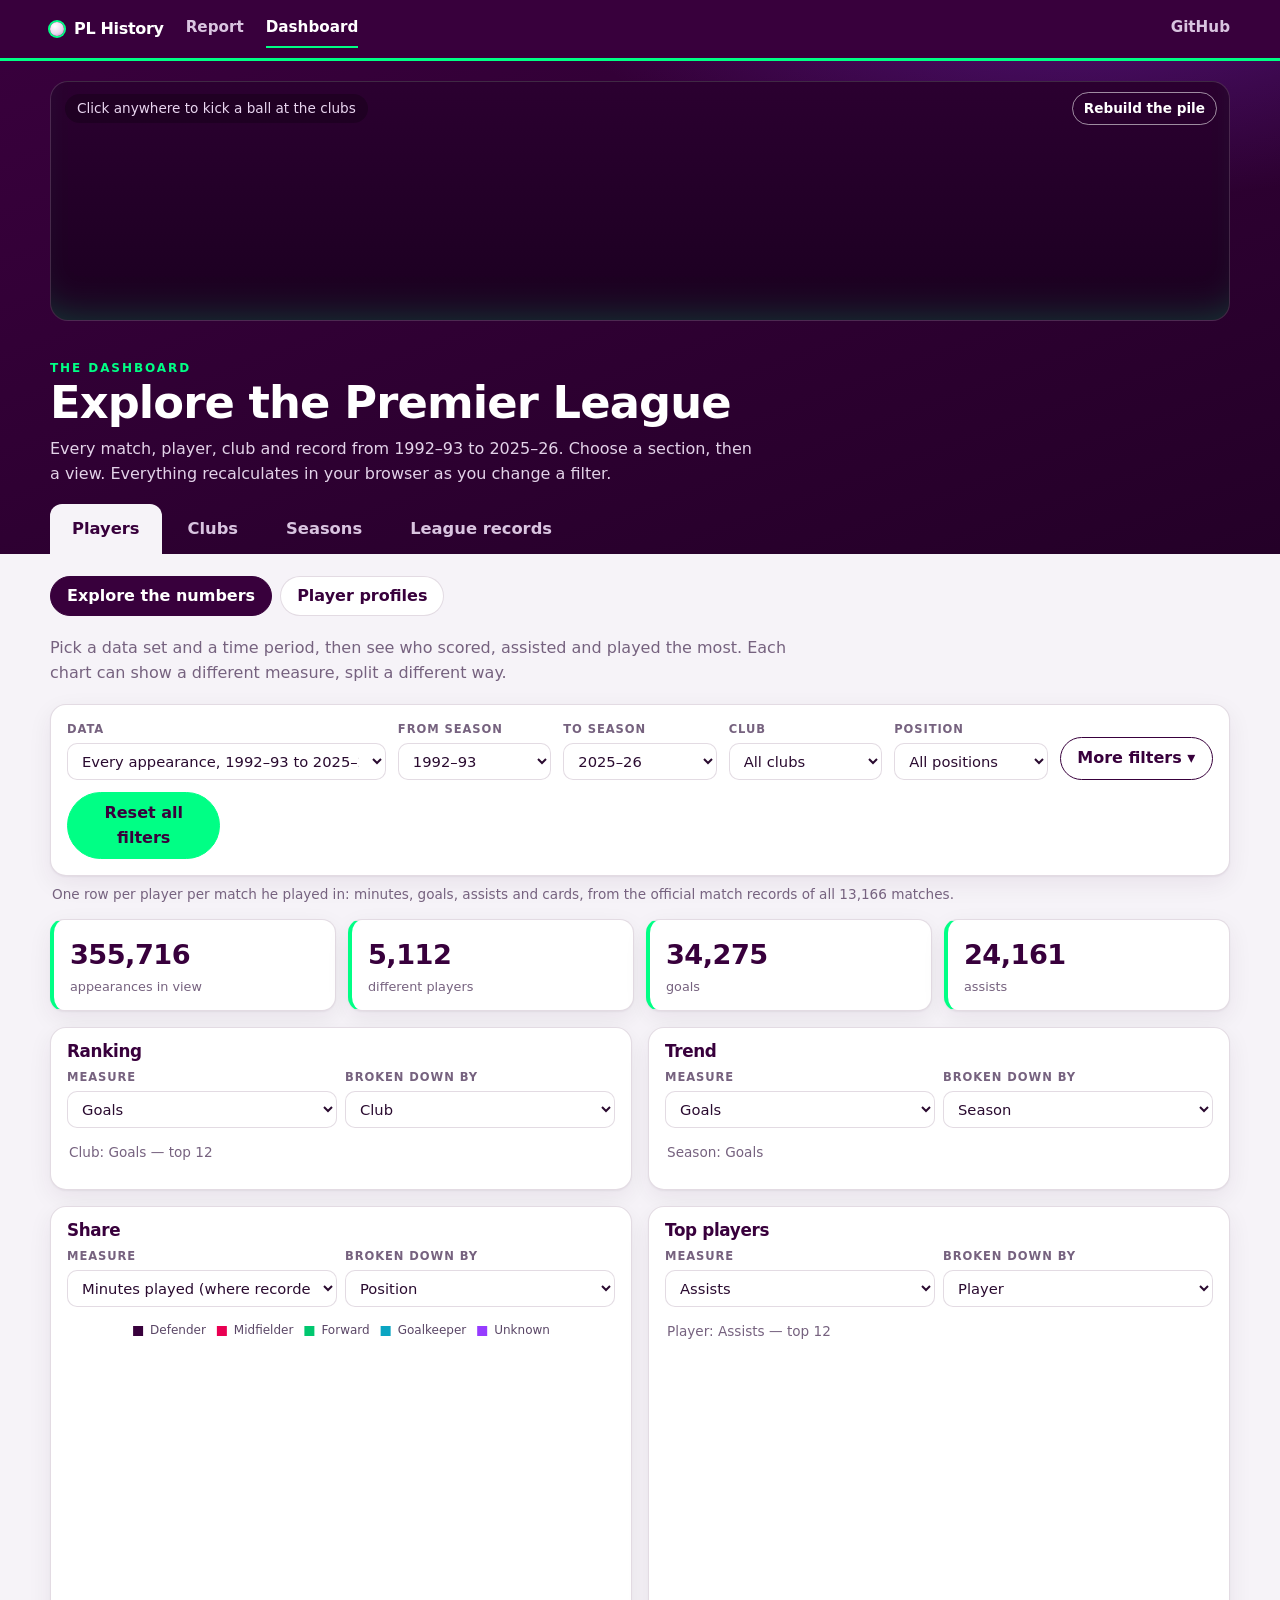
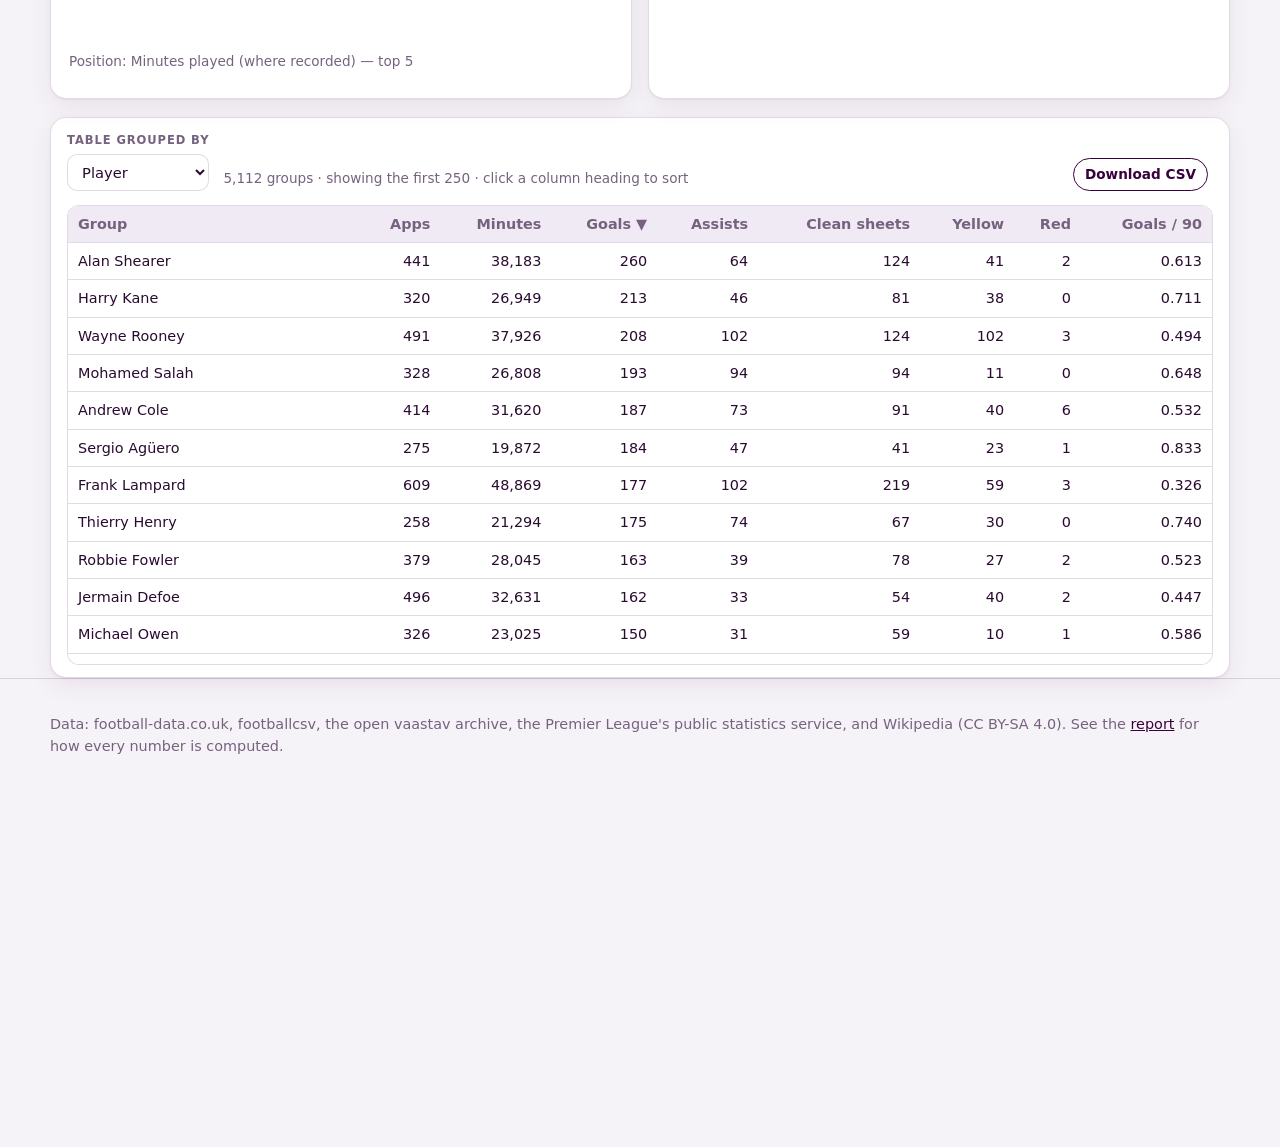
==== commit c9d72418: "Add the pile of club balls at the top of both pages: click to kick a ball at the crests; README upda" ====
--- a/dashboard.html
+++ b/dashboard.html
@@ -12,6 +12,11 @@
   <div id="nav"></div>
   <main id="app" hidden>
     <div class="band">
+      <div class="wrap pile-wrap"><div class="pile" data-pile>
+      <canvas role="img" aria-label="A pile of balls, one for every club that has played in the Premier League. Click to kick a ball at them."></canvas>
+      <div class="pile-hint">Click anywhere to kick a ball at the clubs</div>
+      <button class="btn small pile-again" type="button">Rebuild the pile</button>
+    </div></div>
       <div class="wrap dash-head">
         <div class="eyebrow">The Dashboard</div>
         <h1>Explore the Premier League</h1>
@@ -52,5 +57,6 @@
   <script src="assets/js/calc.js"></script>
   <script src="assets/js/app.js"></script>
   <script src="assets/js/dashboard.js"></script>
+  <script src="assets/js/pile.js"></script>
 </body>
 </html>
--- a/assets/css/style.css
+++ b/assets/css/style.css
@@ -123,7 +123,10 @@
 #intro.exploding .intro-ui h1, #intro.exploding .intro-ui h2 { opacity: 0; transition: opacity .6s; }
 #intro.zoomed .intro-ui h1, #intro.zoomed .intro-ui h2 { opacity: 0; transition: opacity .5s; }
 #intro-skip { position: absolute; right: 18px; top: 16px; z-index: 105; }
-.plabel { position: absolute; left: 0; top: 0; font-weight: 800; font-size: 11px; letter-spacing: .1em; text-shadow: 0 0 6px #000, 0 0 2px #000; pointer-events: none; opacity: 0; transition: opacity .4s; will-change: transform; }
+.clabel { position: absolute; left: 0; top: 0; font-size: 11px; font-weight: 600; letter-spacing: .04em; color: #e9d5f0; text-shadow: 0 0 5px #1d0022, 0 0 2px #1d0022; pointer-events: none; opacity: 0; transition: opacity .35s; will-change: transform; white-space: nowrap; }
+.clabel.t1 { font-size: 12px; font-weight: 800; color: #fff; }
+#club-card h3 { display: flex; align-items: center; gap: 10px; }
+#club-card .crest { object-fit: contain; flex: none; }
 #intro-tip { position: fixed; z-index: 130; background: #240028f2; border: 1px solid var(--green); border-radius: 10px; padding: 8px 12px; font-size: .88rem; pointer-events: none; color: #fff; }
 #club-card { position: absolute; right: 18px; top: 64px; bottom: 18px; width: min(390px, 92vw); overflow: auto; z-index: 110; background: #2a0030f5; border: 1px solid var(--line); border-radius: 18px; padding: 20px 20px 24px; box-shadow: 0 20px 60px #000a; color: #fff; }
 #club-card p { color: #ecdff1; }
@@ -206,3 +209,12 @@
 details.more-details summary { cursor: pointer; font-weight: 800; color: var(--purple); padding: 8px 0; }
 @media (max-width: 860px) { .grid2 { grid-template-columns: 1fr; } .sectiontab { padding: 10px 14px; } }
 input[type="range"] { accent-color: var(--purple); }
+
+/* ---------- the pile of club balls at the top of each page ---------- */
+.pile-wrap { padding-top: 20px; padding-bottom: 4px; }
+.pile { position: relative; height: 240px; border-radius: 18px; overflow: hidden; background: linear-gradient(180deg, #2b0030, #1b0020); border: 1px solid rgba(255, 255, 255, .16); box-shadow: inset 0 -26px 40px -26px #00ff8540; }
+.pile canvas { position: absolute; inset: 0; width: 100%; height: 100%; display: block; cursor: crosshair; touch-action: manipulation; }
+.pile-hint { position: absolute; left: 14px; top: 12px; font-size: .85rem; color: #e9d5f0; background: #00000040; border-radius: 99px; padding: 4px 12px; pointer-events: none; transition: opacity .6s; }
+.pile-hint.done { opacity: 0; }
+.pile-again { position: absolute; right: 12px; top: 10px; }
+@media (max-width: 600px) { .pile { height: 280px; } .pile-hint { font-size: .78rem; right: 120px; } }
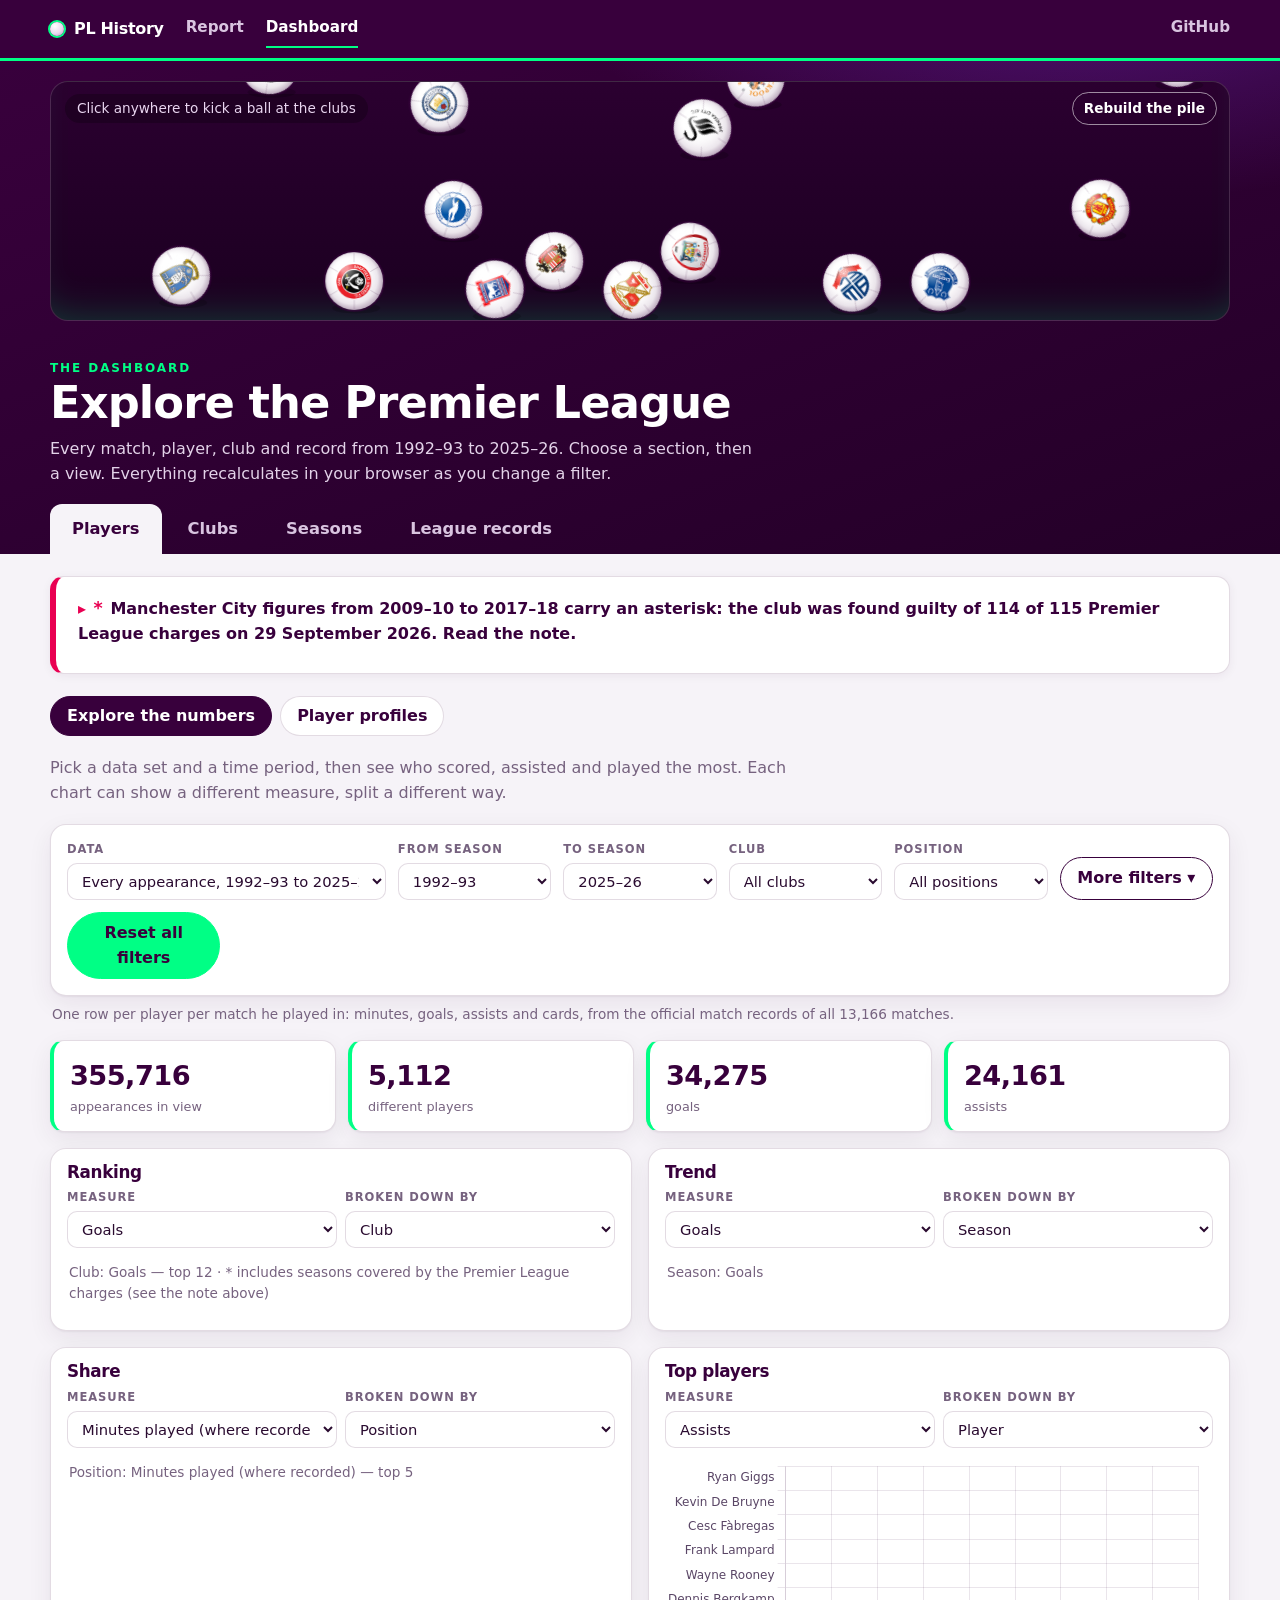
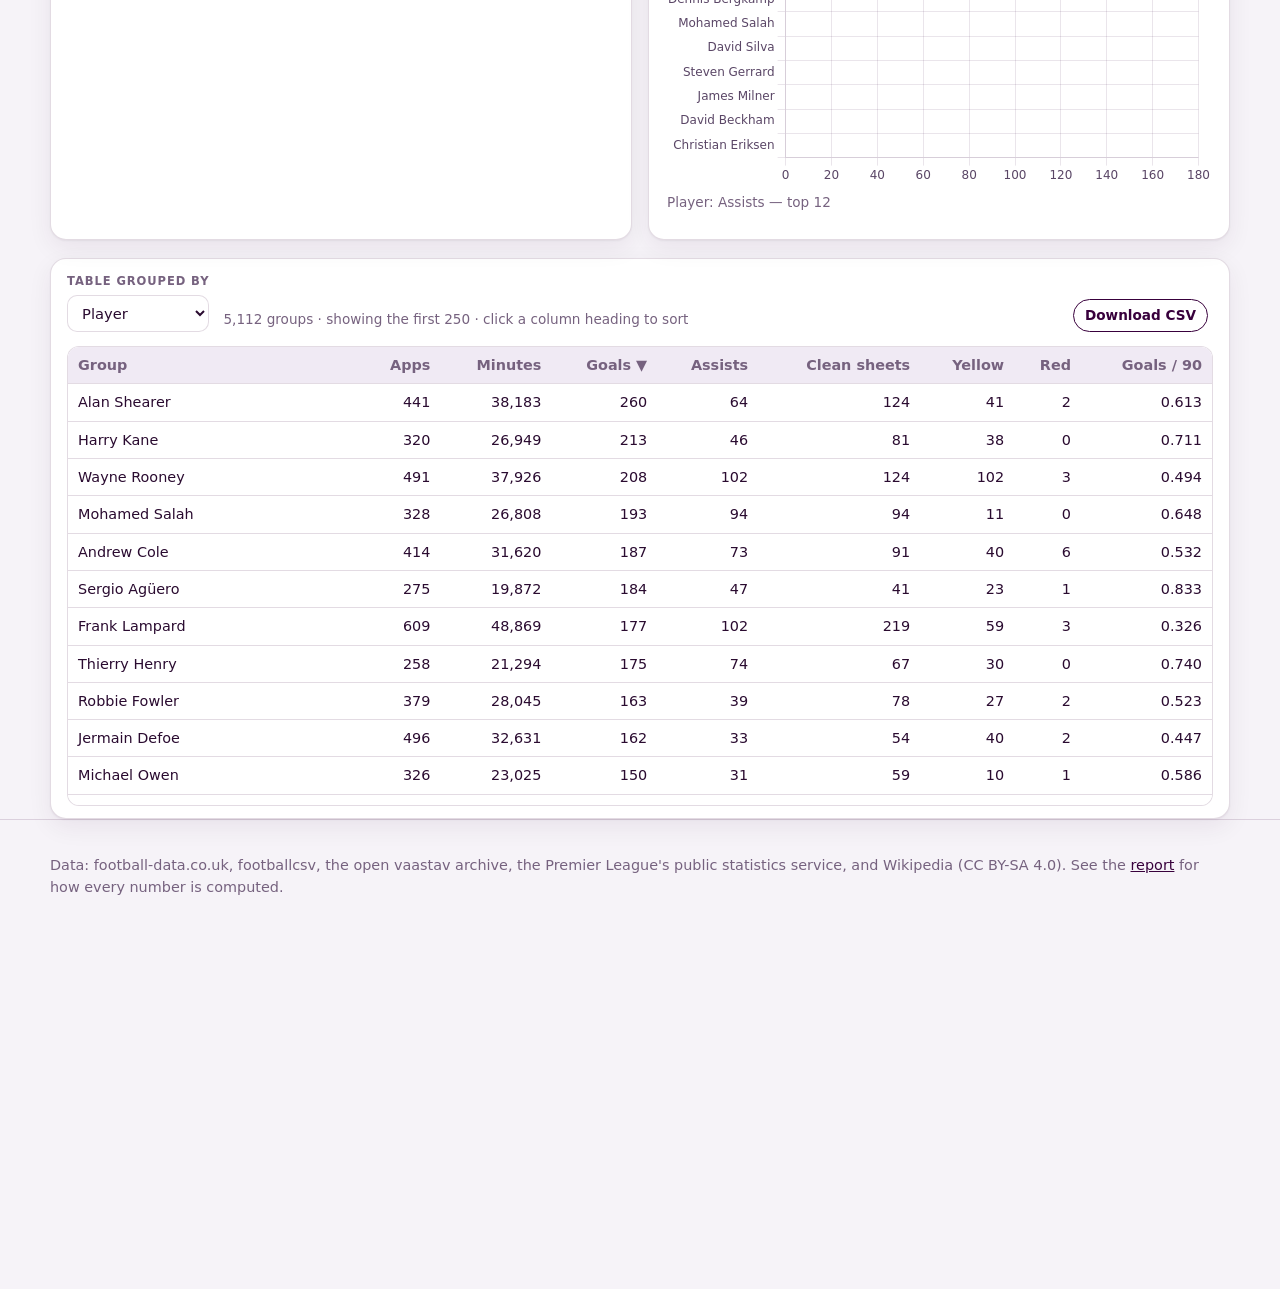
==== commit 9edc3618: "Manchester City asterisk: flag 2009-10 to 2017-18 on both pages, in the map card and in the records," ====
--- a/dashboard.html
+++ b/dashboard.html
@@ -25,6 +25,7 @@
       </div>
     </div>
     <div class="wrap">
+      <details class="casebox" id="city-note" hidden></details>
       <div class="subnav" id="subnav" role="tablist" aria-label="Views"></div>
 
       <!-- Players: explore the numbers (filters, summary numbers, four charts with switches, table, reset) -->
--- a/assets/css/style.css
+++ b/assets/css/style.css
@@ -218,3 +218,20 @@
 .pile-hint.done { opacity: 0; }
 .pile-again { position: absolute; right: 12px; top: 10px; }
 @media (max-width: 600px) { .pile { height: 280px; } .pile-hint { font-size: .78rem; right: 120px; } }
+
+/* ---------- the Manchester City asterisk ---------- */
+a.star { color: var(--pink); font-weight: 800; text-decoration: none; padding: 0 2px; cursor: help; }
+a.star:hover { text-decoration: underline; }
+.chip small { font-size: .78em; opacity: .85; }
+.casebox { background: #fff; border: 1px solid var(--line); border-left: 6px solid var(--pink); border-radius: 14px; padding: 6px 22px 14px; margin: 22px 0; box-shadow: 0 2px 10px #38003c10; }
+.casebox h2 { margin: .8em 0 .3em; }
+.casebox table.plain { margin: 8px 0; }
+details.casebox > summary { cursor: pointer; font-weight: 700; color: var(--purple); padding: 12px 0; list-style: none; }
+details.casebox > summary::before { content: "▸ "; color: var(--pink); }
+details.casebox[open] > summary::before { content: "▾ "; }
+details.casebox > summary .star { font-size: 1.1em; }
+.starnote { font-size: .85rem; color: var(--muted); margin-top: 6px; }
+.starnote a.star { padding-right: 4px; }
+#club-card .casecard { margin: 12px 0 4px; padding: 10px 12px; border: 1px solid var(--pink); border-radius: 12px; background: #e9005218; font-size: .88rem; color: #fff; }
+#club-card .casecard .btn { margin-top: 8px; }
+#club-card a.star { color: #ff7aa5; }
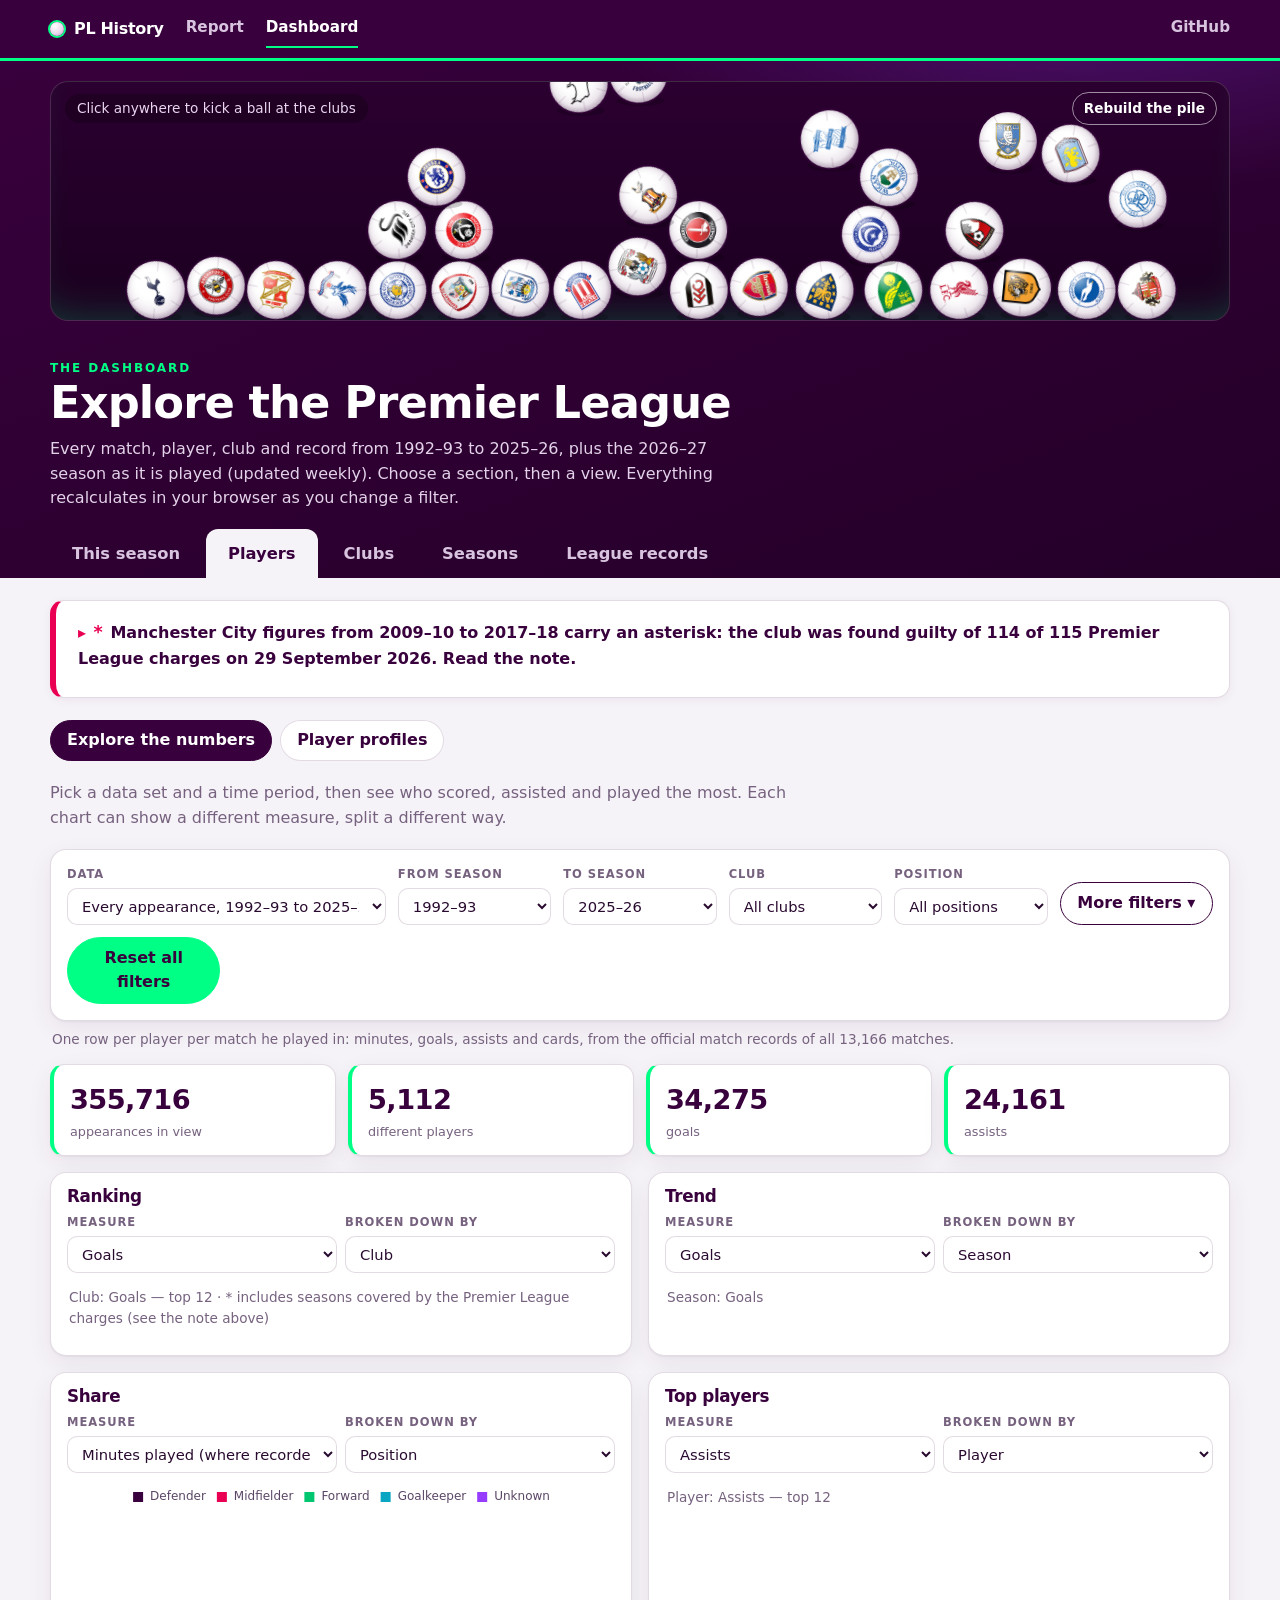
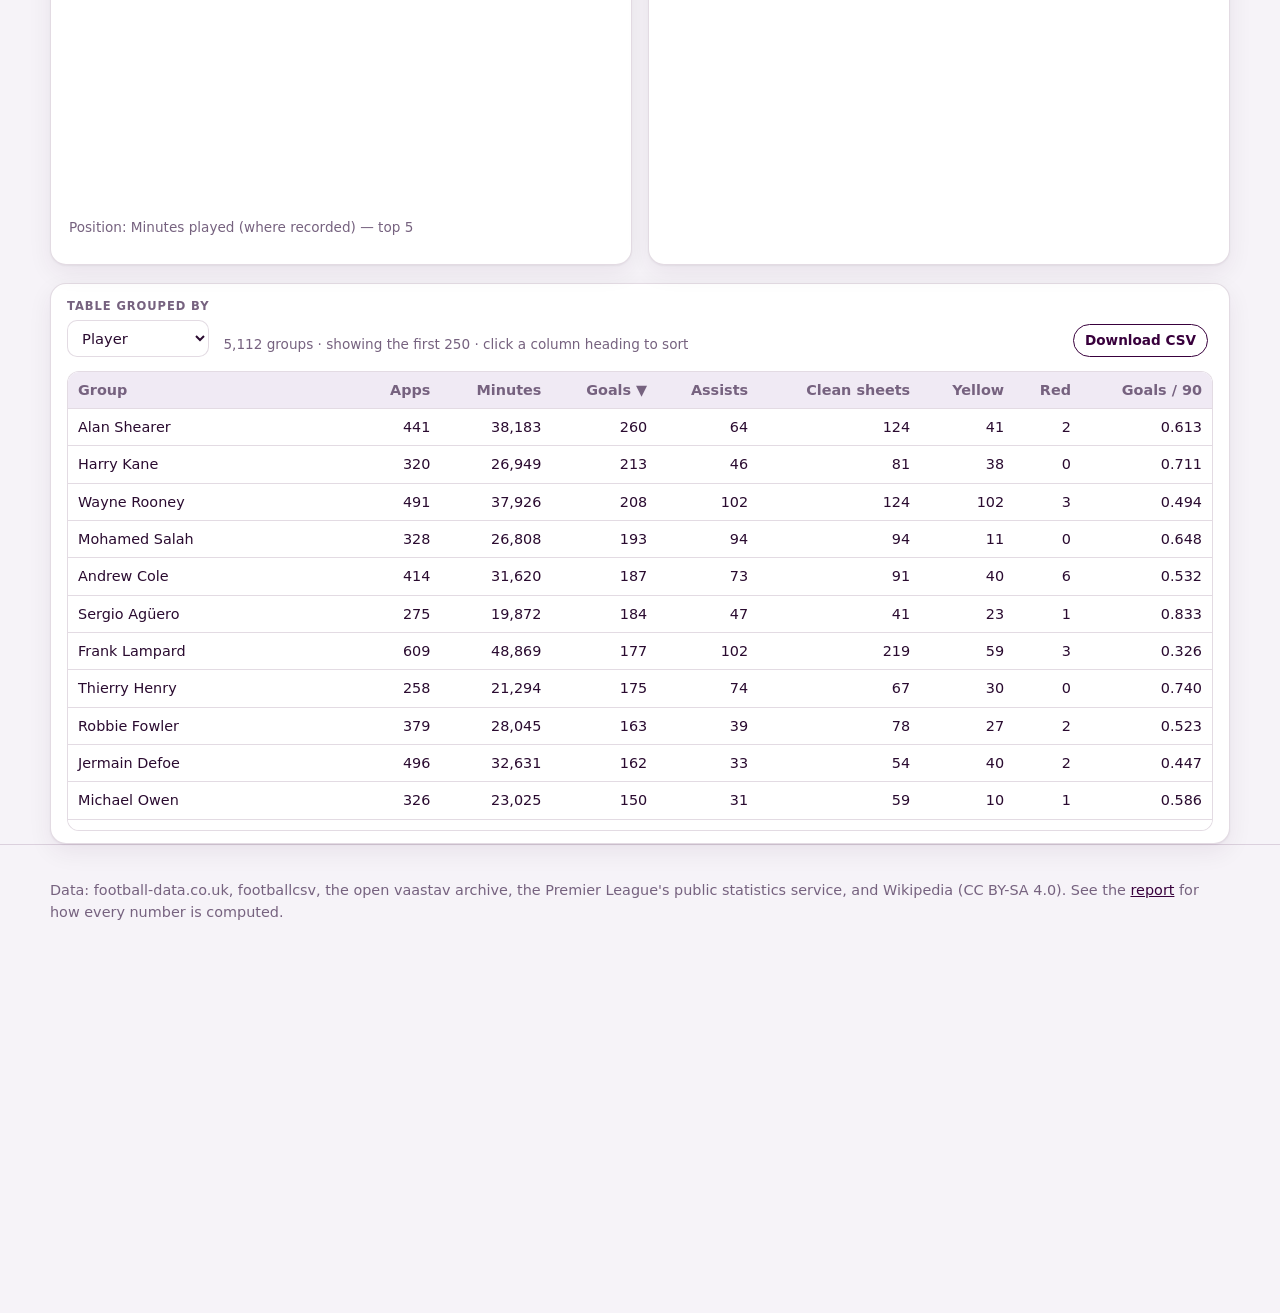
==== commit 0ce7653b: "Dashboard: "This season" section (2026-27 table, season stats, matches by week) New first tab on the" ====
--- a/dashboard.html
+++ b/dashboard.html
@@ -20,7 +20,7 @@
       <div class="wrap dash-head">
         <div class="eyebrow">The Dashboard</div>
         <h1>Explore the Premier League</h1>
-        <p class="lead">Every match, player, club and record from 1992–93 to 2025–26. Choose a section, then a view. Everything recalculates in your browser as you change a filter.</p>
+        <p class="lead">Every match, player, club and record from 1992–93 to 2025–26, plus the 2026–27 season as it is played (updated weekly). Choose a section, then a view. Everything recalculates in your browser as you change a filter.</p>
         <div class="sectiontabs" id="sectiontabs" role="tablist" aria-label="Sections"></div>
       </div>
     </div>
@@ -41,6 +41,9 @@
         </div>
       </section>
 
+      <section class="panel" id="panel-nowtable" hidden></section>
+      <section class="panel" id="panel-nowstats" hidden></section>
+      <section class="panel" id="panel-nowmatches" hidden></section>
       <section class="panel" id="panel-players" hidden></section>
       <section class="panel" id="panel-compare" hidden></section>
       <section class="panel" id="panel-clubrecords" hidden></section>
--- a/assets/css/style.css
+++ b/assets/css/style.css
@@ -180,6 +180,8 @@
 .card canvas { max-height: 330px; }
 .tablewrap { max-height: 460px; overflow: auto; border: 1px solid var(--line); border-radius: 12px; background: #fff; }
 .tablewrap table.plain th { cursor: pointer; user-select: none; }
+.tablewrap.full { max-height: none; }
+.tablewrap.full table.plain th { cursor: default; }
 .note { color: var(--muted); font-size: .85rem; margin: 6px 2px 14px; }
 .row { display: flex; gap: 12px; flex-wrap: wrap; align-items: end; margin-bottom: 14px; }
 .row > div { min-width: 140px; }
@@ -235,3 +237,38 @@
 #club-card .casecard { margin: 12px 0 4px; padding: 10px 12px; border: 1px solid var(--pink); border-radius: 12px; background: #e9005218; font-size: .88rem; color: #fff; }
 #club-card .casecard .btn { margin-top: 8px; }
 #club-card a.star { color: #ff7aa5; }
+
+/* ---------- dashboard: "This season" section (table, season stats, matches by week) ---------- */
+.crest-sm { width: 20px; height: 20px; object-fit: contain; vertical-align: middle; margin-right: 8px; }
+.mt.home .crest-sm { margin: 0 0 0 8px; }
+.form { display: inline-flex; gap: 3px; }
+.fm { font-style: normal; font-size: .7rem; font-weight: 800; width: 20px; height: 20px; display: inline-grid; place-items: center; border-radius: 5px; color: #fff; }
+.fm.W { background: #00a85a; }
+.fm.D { background: #8a7b92; }
+.fm.L { background: var(--pink); }
+table.plain tr.zone-down td:first-child { box-shadow: inset 4px 0 0 var(--pink); }
+.gwbar { display: flex; gap: 6px; align-items: center; }
+.gwbar select { min-width: 150px; }
+.gwbar .btn:disabled { opacity: .35; cursor: default; }
+.gwbar .btn:disabled:hover { background: #fff; color: var(--purple); }
+.mgroup { margin-bottom: 14px; padding-bottom: 6px; }
+details.match { border-top: 1px solid var(--line); }
+details.match:first-of-type { border-top: 0; }
+details.match summary { list-style: none; cursor: pointer; display: grid; grid-template-columns: 1fr auto 1fr; gap: 12px; align-items: center; padding: 10px 4px; }
+details.match summary::-webkit-details-marker { display: none; }
+details.match summary:hover { background: var(--panel2); }
+.mt { min-width: 0; font-weight: 700; display: flex; align-items: center; }
+.mt.home { justify-content: flex-end; text-align: right; }
+.score { background: var(--purple); color: #fff; font-weight: 900; border-radius: 8px; padding: 3px 12px; min-width: 64px; text-align: center; font-variant-numeric: tabular-nums; }
+.ko { color: var(--purple); font-weight: 800; min-width: 64px; text-align: center; font-variant-numeric: tabular-nums; border: 1.5px solid var(--line); border-radius: 8px; padding: 2px 10px; }
+.mdetail { padding: 4px 8px 14px; font-size: .92rem; }
+.mdetail h4 { margin: 8px 0 4px; font-size: .72rem; text-transform: uppercase; letter-spacing: .08em; color: var(--muted); }
+.cardbox { display: inline-block; width: 9px; height: 13px; border-radius: 2px; margin-right: 8px; vertical-align: -2px; }
+.cardbox.y { background: #f2c200; }
+.cardbox.r { background: #e0243c; }
+@media (max-width: 600px) {
+  details.match summary { grid-template-columns: 1fr; justify-items: center; gap: 4px; }
+  .mt.home { justify-content: center; text-align: center; }
+  .mt.home .crest-sm { margin: 0 0 0 8px; }
+  .gwbar select { min-width: 0; flex: 1; }
+}
